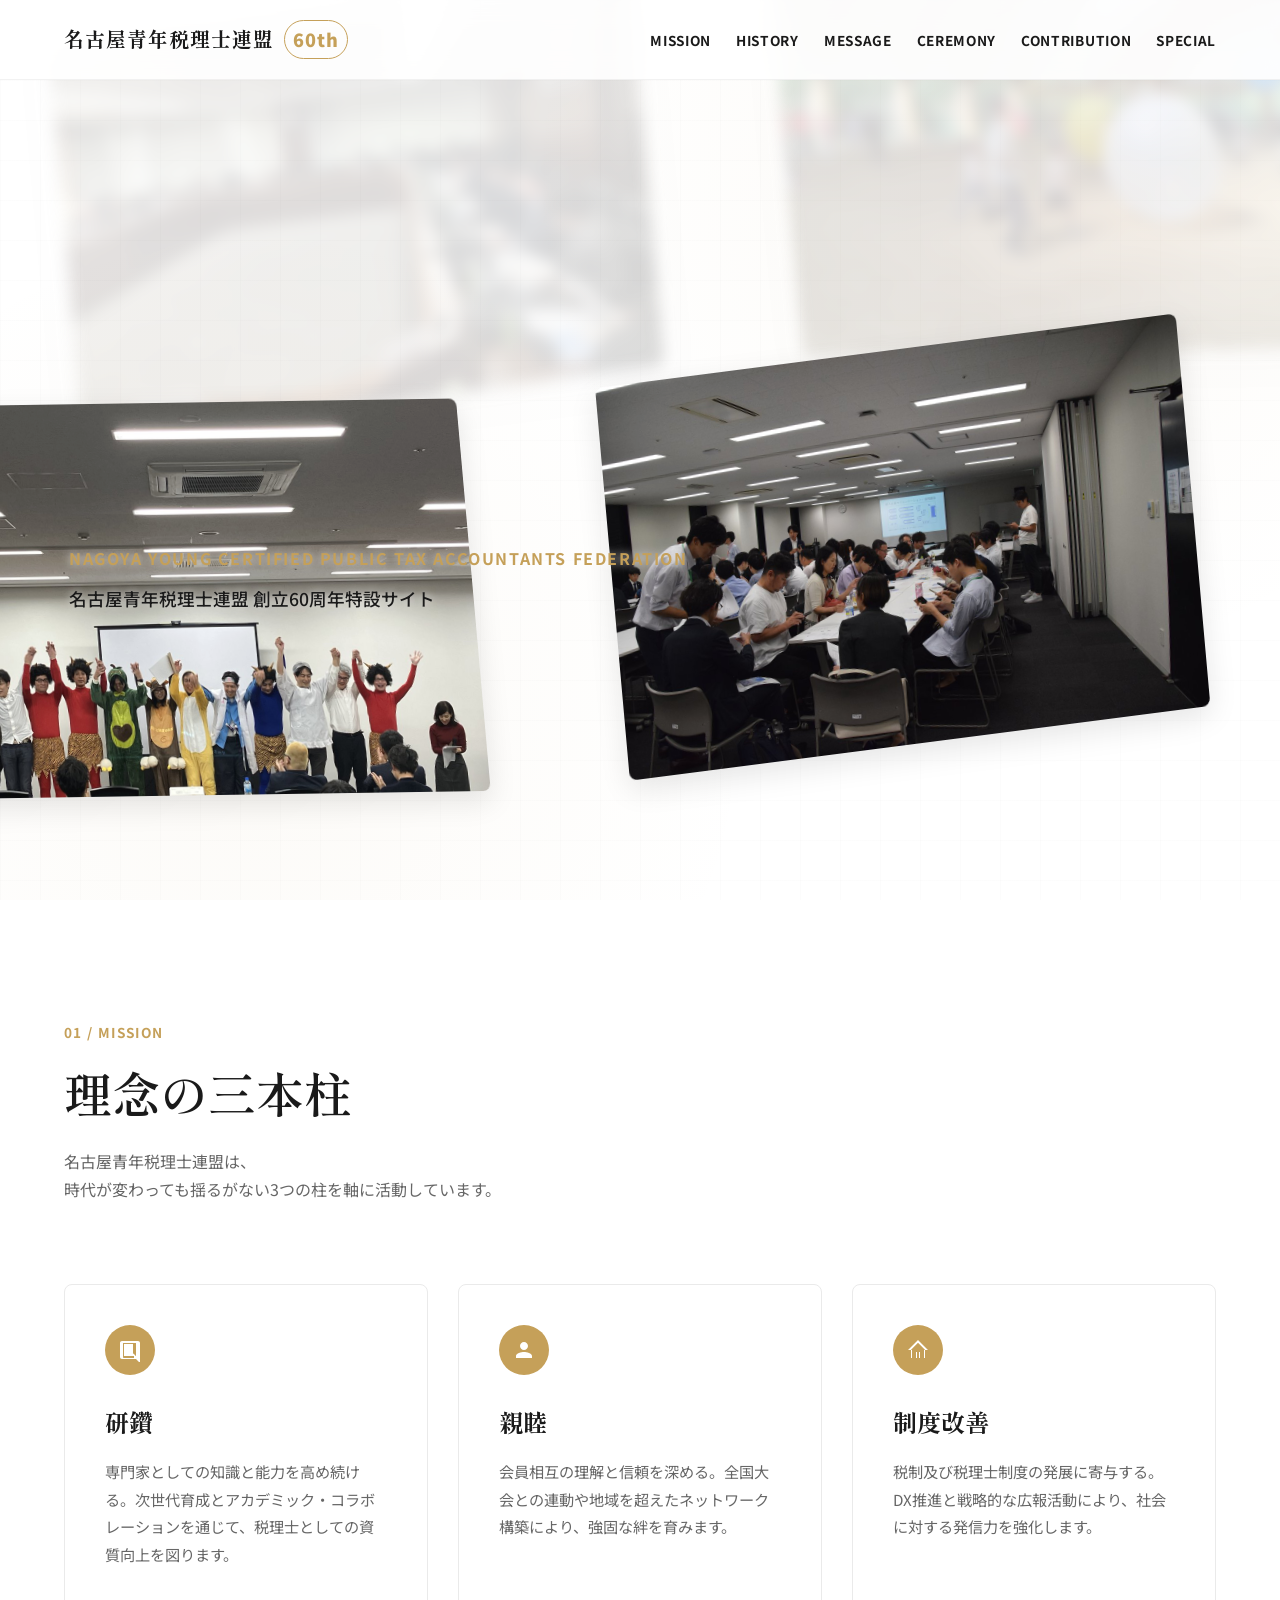
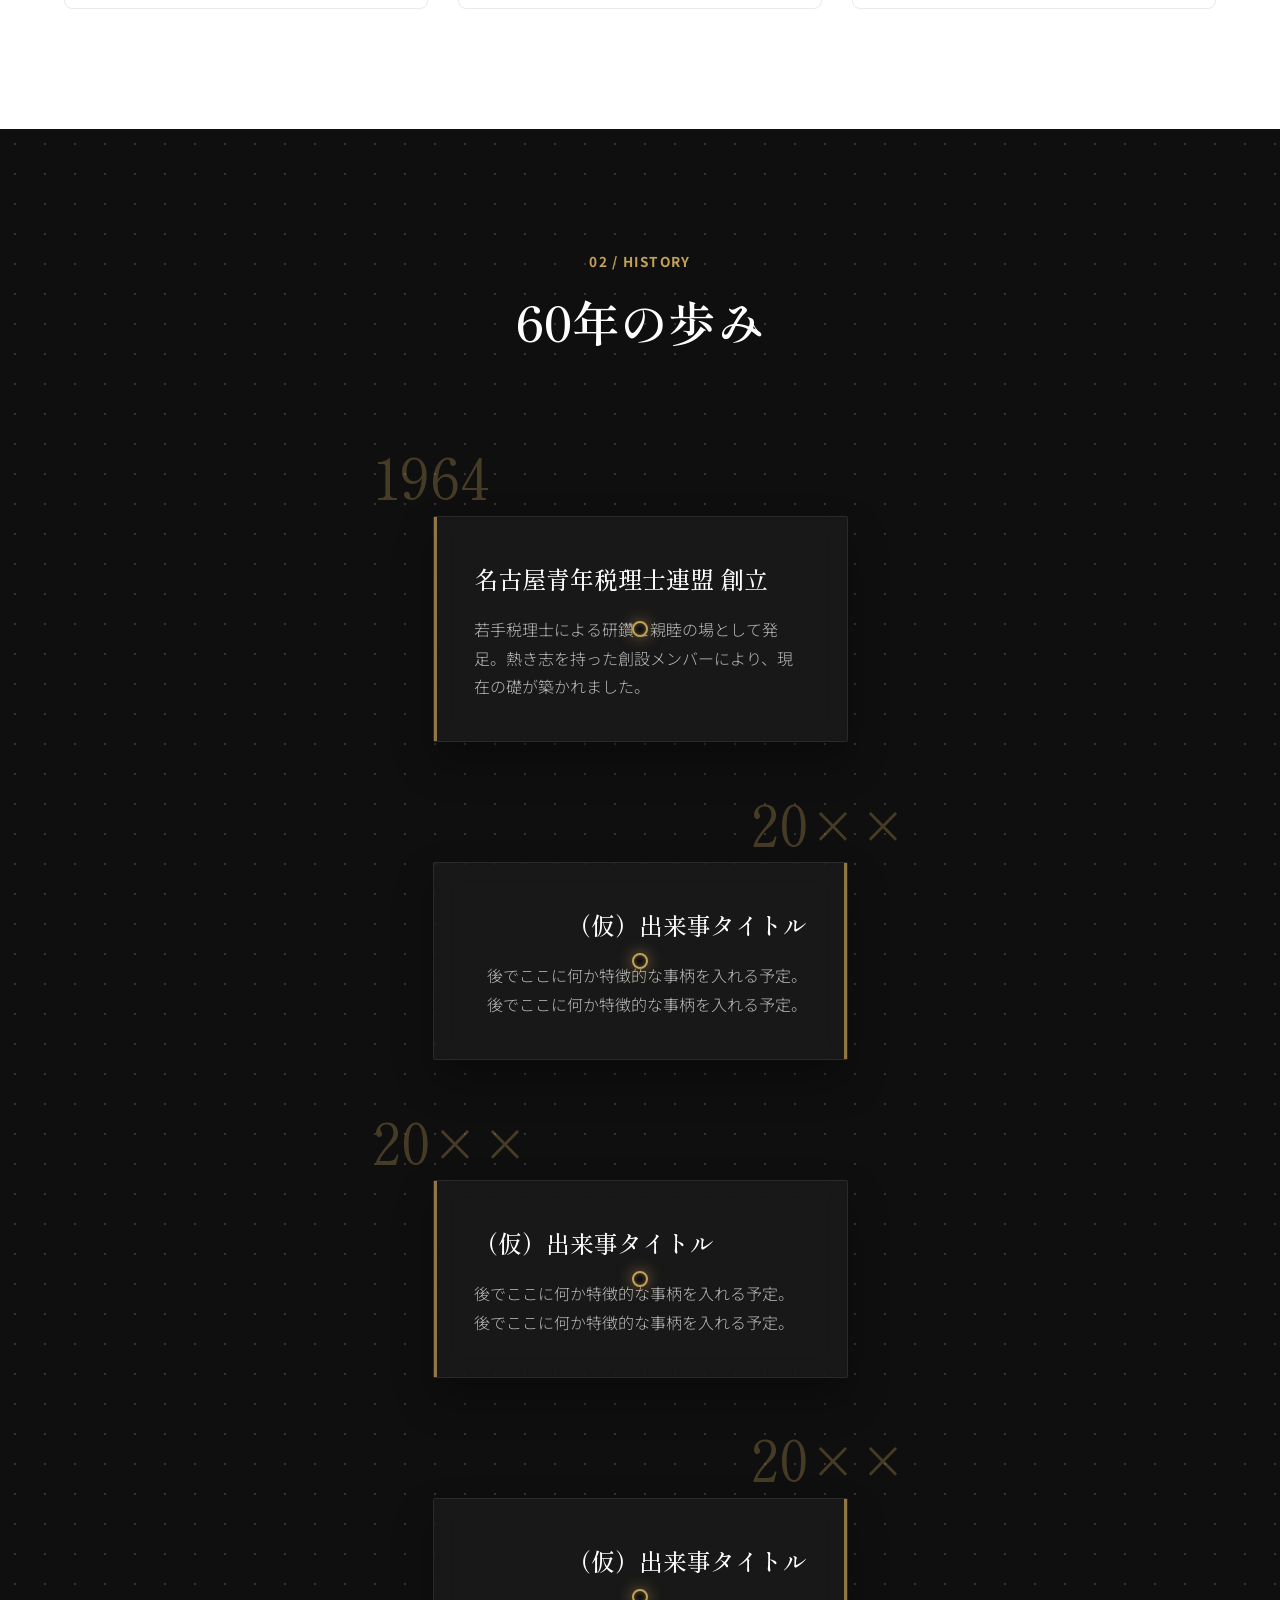
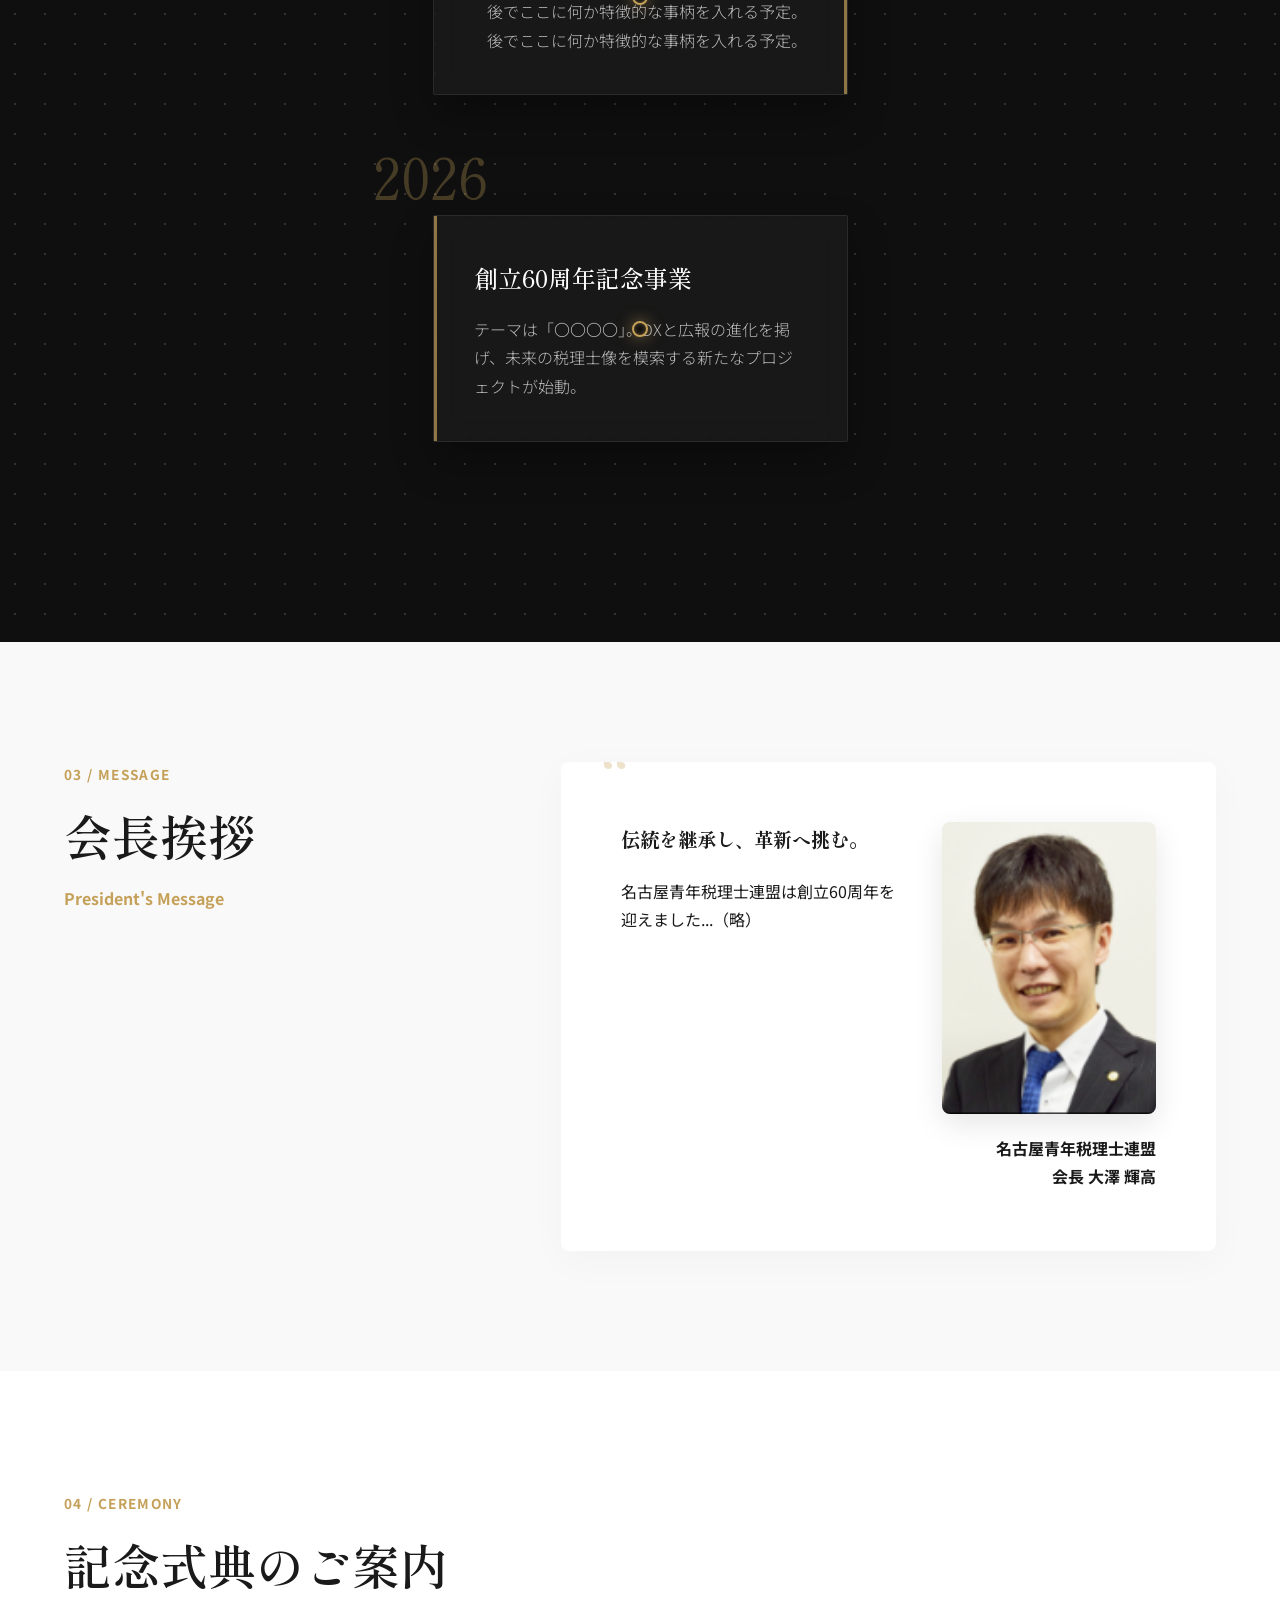
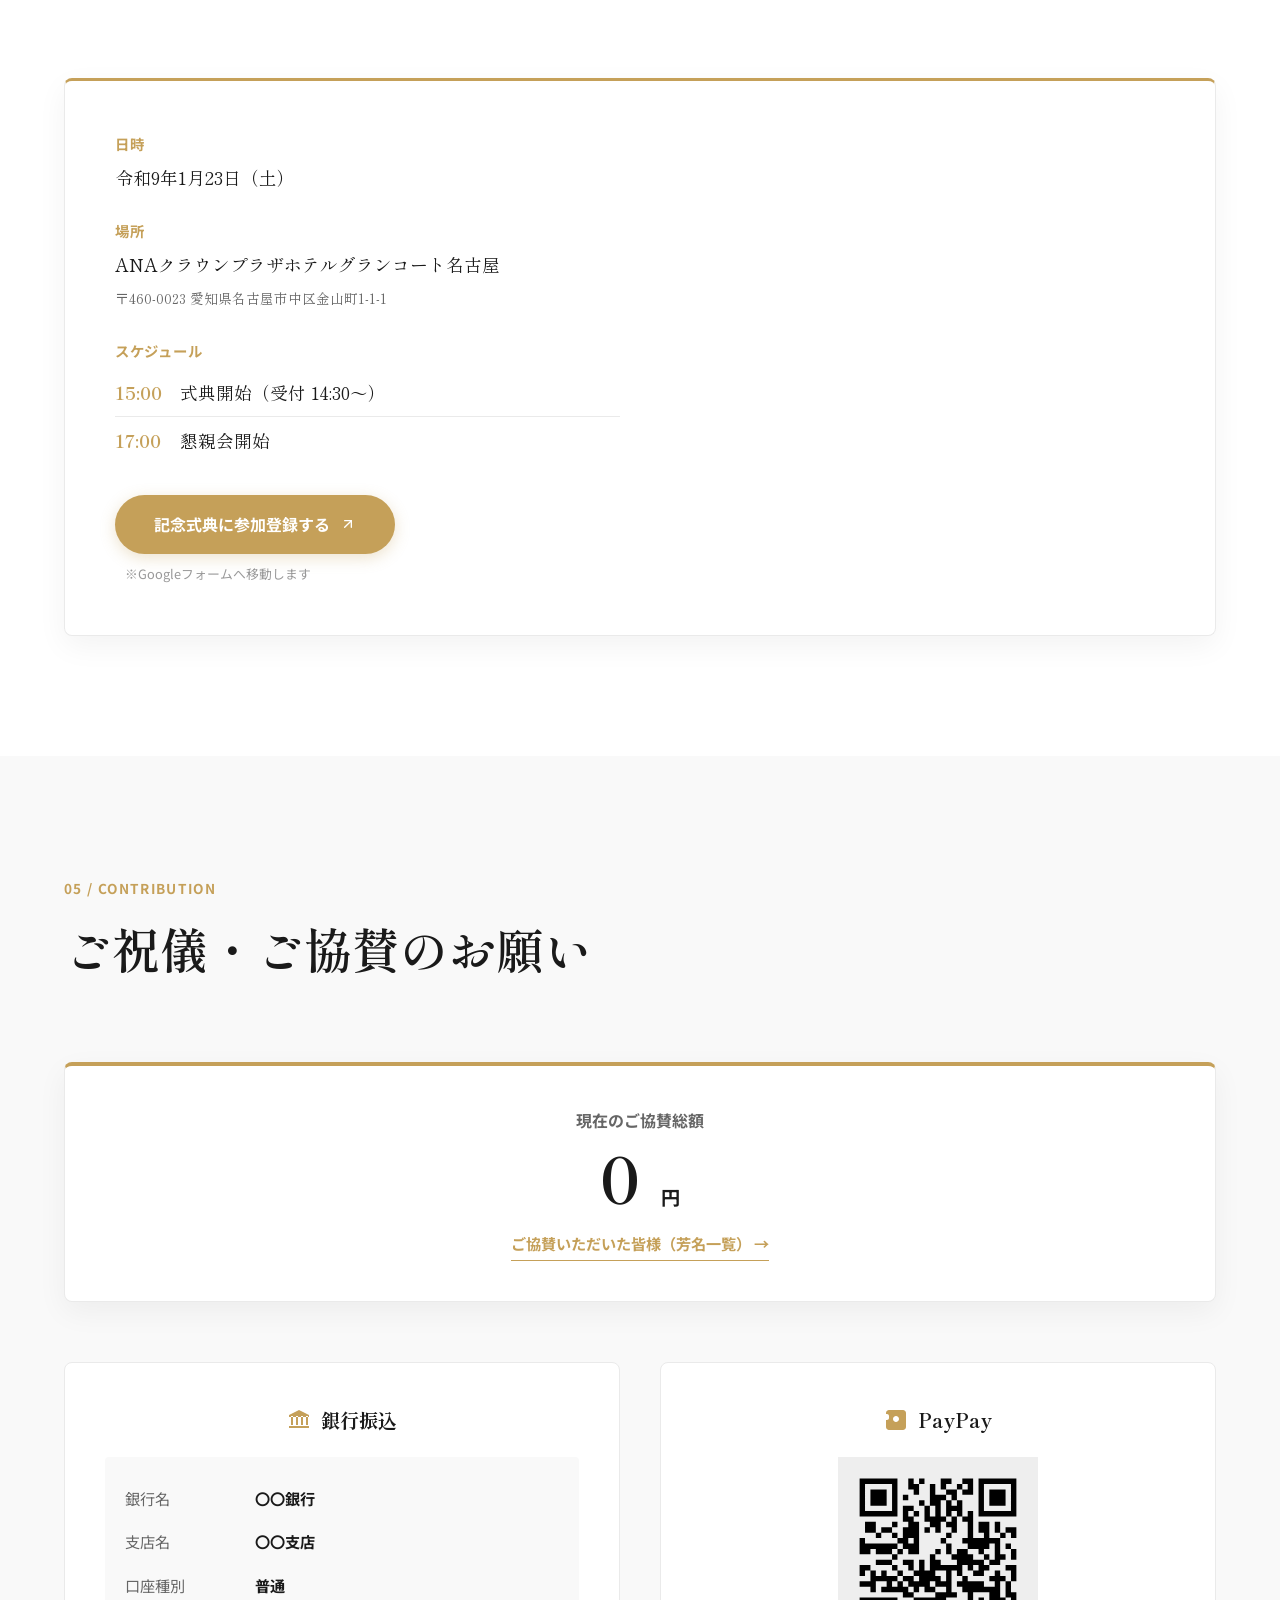
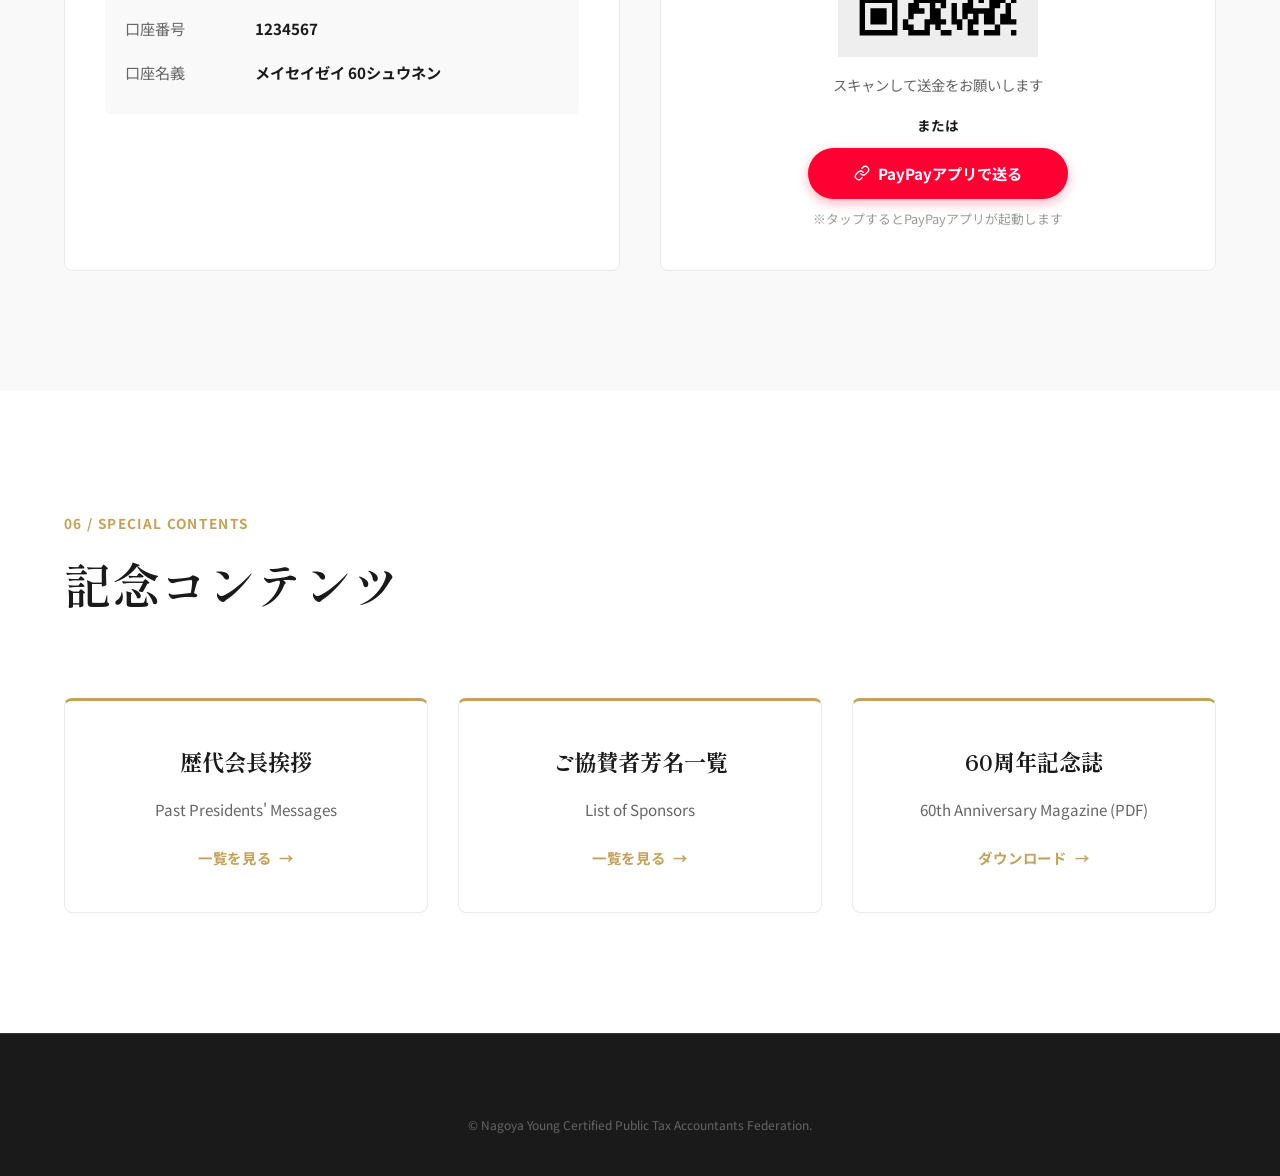
==== index.html @ fd8ed759 "画像の自ホスティング化・サイト構成改善 - 外部画像(Gyazo/Unsplash/Wikipedia)をすべてローカルにダウンロードし参照を更新 - カルーセル・OG画像を圧縮（合計37MB→2.3" ====
<!DOCTYPE html>
<html lang="ja">

<head>
    <meta charset="UTF-8">
    <meta name="viewport" content="width=device-width, initial-scale=1.0">
    <title>名古屋青年税理士連盟 創立60周年記念特設サイト</title>
    
    <!-- SEO & Meta Description -->
    <meta name="description" content="名古屋青年税理士連盟は創立60周年を迎えます。これまでの60年の歩みと感謝、そして次世代への想い、記念式典・事業の詳細をご紹介する特設サイトです。">

    <!-- OGP Settings -->
    <meta property="og:title" content="名古屋青年税理士連盟 創立60周年記念特設サイト">
    <meta property="og:type" content="website">
    <meta property="og:url" content="https://www.meiseizei.gr.jp/60th/">
    <meta property="og:image" content="https://www.meiseizei.gr.jp/60th/images/og-image.jpg">
    <meta property="og:description" content="信頼の60年、未来へ。名古屋青年税理士連盟創立60周年記念特設サイトです。">
    <meta property="og:site_name" content="名古屋青年税理士連盟">
    <meta property="og:locale" content="ja_JP">

    <!-- Favicon -->
    <link rel="icon" href="images/favicon.ico">
    <link rel="apple-touch-icon" href="images/og-image.jpg">

    <!-- Google Fonts -->
    <link rel="preconnect" href="https://fonts.googleapis.com">
    <link rel="preconnect" href="https://fonts.gstatic.com" crossorigin>
    <link href="https://fonts.googleapis.com/css2?family=Noto+Sans+JP:wght@400;500;700;900&family=Shippori+Mincho:wght@400;600&display=swap" rel="stylesheet">

    <!-- ライブラリの読み込み (Lenis, GSAP) -->
    <script src="https://cdn.jsdelivr.net/npm/@studio-freight/lenis@1.0.42/dist/lenis.min.js"></script>
    <script src="https://cdnjs.cloudflare.com/ajax/libs/gsap/3.12.2/gsap.min.js"></script>
    <script src="https://cdnjs.cloudflare.com/ajax/libs/gsap/3.12.2/ScrollTrigger.min.js"></script>

    <!-- CSSの読み込み -->
    <link rel="stylesheet" href="css/style.css">
</head>

<body>

    <!-- Loading Screen -->
    <div class="loader">
        <div class="loader-logo">
            <span>Meiseizei 60th</span>
        </div>
    </div>

    <header class="site-header">
        <div class="container">
            <a href="#" class="logo">名古屋青年税理士連盟 <span>60th</span></a>
            
            <nav class="main-nav">
                <ul>
                    <li><a href="#mission" class="nav-link">Mission</a></li>
                    <li><a href="#history" class="nav-link">History</a></li>
                    <li><a href="#message" class="nav-link">Message</a></li>
                    <li><a href="#ceremony" class="nav-link">Ceremony</a></li>
                    <li><a href="#contribution" class="nav-link">Contribution</a></li>
                    <li><a href="#special" class="nav-link">Special</a></li>
                </ul>
            </nav>

            <button class="nav-toggle" aria-label="メニューを開閉">
                <span></span>
                <span></span>
                <span></span>
            </button>
        </div>
    </header>

    <main>
        <!-- Hero Section -->
        <section class="hero-section">
            <div class="scene-container">
                <div class="carousel" id="carousel">
                    <!-- Cards will be injected by JS based on config.js -->
                </div>
            </div>

            <div class="bg-pattern"></div>
            <div class="container">
                <div class="hero-content">
                    <h2 class="hero-title">
                        <span class="line"><span class="hero-text-anim">ここから、</span></span>
                        <span class="line"><span class="hero-text-anim">次の60年。</span></span>
                    </h2>
                    <p class="hero-subtitle">Nagoya Young Certified Public Tax Accountants Federation</p>
                    <p class="hero-description">名古屋青年税理士連盟 創立60周年特設サイト</p>
                </div>
            </div>
        </section>

        <!-- Mission Section -->
        <section id="mission">
            <div class="container">
                <div class="section-header fade-in-up">
                    <span class="section-label">01 / Mission</span>
                    <h3 class="section-title">理念の三本柱</h3>
                    <p style="margin-top: 20px; color: #666;">名古屋青年税理士連盟は、<br>時代が変わっても揺るがない3つの柱を軸に活動しています。</p>
                </div>

                <div class="mission-grid">
                    <div class="mission-card gsap-mission-card">
                        <div class="card-icon">
                            <svg xmlns="http://www.w3.org/2000/svg" viewBox="0 0 24 24" aria-hidden="true"><path d="M2 5v14c0 1.1.9 2 2 2h14l4 4V5c0-1.1-.9-2-2-2H4c-1.1 0-2 .9-2 2zm4 0h12v13.15l-1.53-1.53-.74-.73L15 15.15V6H6v12h10v2H6c-.55 0-1-.45-1-1V5z"/></svg>
                        </div>
                        <h3>研鑽</h3>
                        <p>専門家としての知識と能力を高め続ける。次世代育成とアカデミック・コラボレーションを通じて、税理士としての資質向上を図ります。</p>
                    </div>
                    <div class="mission-card gsap-mission-card">
                        <div class="card-icon">
                            <svg xmlns="http://www.w3.org/2000/svg" viewBox="0 0 24 24" aria-hidden="true"><path d="M12 12c2.21 0 4-1.79 4-4s-1.79-4-4-4-4 1.79-4 4 1.79 4 4 4zm0 2c-2.67 0-8 1.34-8 4v2h16v-2c0-2.66-5.33-4-8-4z"/></svg>
                        </div>
                        <h3>親睦</h3>
                        <p>会員相互の理解と信頼を深める。全国大会との連動や地域を超えたネットワーク構築により、強固な絆を育みます。</p>
                    </div>
                    <div class="mission-card gsap-mission-card">
                        <div class="card-icon">
                            <svg xmlns="http://www.w3.org/2000/svg" viewBox="0 0 24 24" aria-hidden="true"><path d="M12 2L2 12h3v8h6v-6h2v6h6v-8h3L12 2zm0 2.8L19.2 12H18v8h-4v-6H10v6H6v-8H4.8L12 4.8z"/></svg>
                        </div>
                        <h3>制度改善</h3>
                        <p>税制及び税理士制度の発展に寄与する。DX推進と戦略的な広報活動により、社会に対する発信力を強化します。</p>
                    </div>
                </div>
            </div>
        </section>

        <!-- History Section -->
        <section id="history" class="history-section">
            <div class="container">
                <div class="section-header fade-in-up" style="text-align: center; margin: 0 auto 80px;">
                    <span class="section-label">02 / History</span>
                    <h3 class="section-title">60年の歩み</h3>
                </div>

                <div class="timeline">
                    <div class="timeline-line"></div>

                    <div class="timeline-item gsap-timeline-item">
                        <div class="timeline-dot"></div>
                        <div class="timeline-content">
                            <span class="timeline-year">1964</span>
                            <div class="timeline-card">
                                <h4>名古屋青年税理士連盟 創立</h4>
                                <p>若手税理士による研鑽と親睦の場として発足。熱き志を持った創設メンバーにより、現在の礎が築かれました。</p>
                            </div>
                        </div>
                    </div>

                    <div class="timeline-item gsap-timeline-item">
                        <div class="timeline-dot"></div>
                        <div class="timeline-content">
                            <span class="timeline-year">20××</span>
                            <div class="timeline-card">
                                <h4>（仮）出来事タイトル</h4>
                                <p>後でここに何か特徴的な事柄を入れる予定。後でここに何か特徴的な事柄を入れる予定。</p>
                            </div>
                        </div>
                    </div>

                    <div class="timeline-item gsap-timeline-item">
                        <div class="timeline-dot"></div>
                        <div class="timeline-content">
                            <span class="timeline-year">20××</span>
                            <div class="timeline-card">
                                <h4>（仮）出来事タイトル</h4>
                                <p>後でここに何か特徴的な事柄を入れる予定。後でここに何か特徴的な事柄を入れる予定。</p>
                            </div>
                        </div>
                    </div>

                    <div class="timeline-item gsap-timeline-item">
                        <div class="timeline-dot"></div>
                        <div class="timeline-content">
                            <span class="timeline-year">20××</span>
                            <div class="timeline-card">
                                <h4>（仮）出来事タイトル</h4>
                                <p>後でここに何か特徴的な事柄を入れる予定。後でここに何か特徴的な事柄を入れる予定。</p>
                            </div>
                        </div>
                    </div>
                    
                    <div class="timeline-item gsap-timeline-item">
                        <div class="timeline-dot"></div>
                        <div class="timeline-content">
                            <span class="timeline-year">2026</span>
                            <div class="timeline-card">
                                <h4>創立60周年記念事業</h4>
                                <p>テーマは「〇〇〇〇」。DXと広報の進化を掲げ、未来の税理士像を模索する新たなプロジェクトが始動。</p>
                            </div>
                        </div>
                    </div>
                </div>
            </div>
        </section>

        <!-- Message Section -->
        <section id="message" class="message-section">
            <div class="container">
                <div class="message-container">
                    <div class="sticky-header fade-in-up">
                        <span class="section-label">03 / Message</span>
                        <h3 class="section-title">会長挨拶</h3>
                        <p class="text-accent" style="margin-top: 15px; font-weight: 700;">President's Message</p>
                    </div>
                    
                    <div class="message-content fade-in-up">
                        <div class="quote-icon">“</div>
                        
                        <img src="images/president.png" alt="会長写真" class="president-photo">

                        <h4 style="font-size: 1.2rem; margin-bottom: 20px; font-family: var(--font-serif);">伝統を継承し、革新へ挑む。</h4>
                        <p>
                            名古屋青年税理士連盟は創立60周年を迎えました...（略）
                        </p>
                        <div style="text-align: right; margin-top: 30px; clear: both;">
                            <p style="font-weight: 700;">名古屋青年税理士連盟<br>会長 大澤 輝高</p>
                        </div>
                    </div>
                </div>
            </div>
        </section>

        <!-- Ceremony Section -->
        <section id="ceremony">
            <div class="container">
                <div class="section-header fade-in-up">
                    <span class="section-label">04 / Ceremony</span>
                    <h3 class="section-title">記念式典のご案内</h3>
                </div>

                <div class="ceremony-card fade-in-up">
                    <div class="ceremony-info">
                        <dl>
                            <dt>日時</dt>
                            <dd>令和9年1月23日（土）</dd>
                            
                            <dt>場所</dt>
                            <dd>
                                ANAクラウンプラザホテルグランコート名古屋<br>
                                <span style="font-size: 0.85rem; color: #666;">〒460-0023 愛知県名古屋市中区金山町1-1-1</span>
                            </dd>

                            <dt>スケジュール</dt>
                            <dd>
                                <ul class="ceremony-schedule">
                                    <li><span class="time">15:00</span> 式典開始（受付 14:30〜）</li>
                                    <li><span class="time">17:00</span> 懇親会開始</li>
                                </ul>
                            </dd>
                        </dl>
                        
                        <div class="ceremony-action">
                            <a href="#" target="_blank" class="btn-primary">
                                記念式典に参加登録する
                                <svg xmlns="http://www.w3.org/2000/svg" width="16" height="16" viewBox="0 0 24 24" fill="none" stroke="currentColor" stroke-width="2" stroke-linecap="round" stroke-linejoin="round"><line x1="7" y1="17" x2="17" y2="7"></line><polyline points="7 7 17 7 17 17"></polyline></svg>
                            </a>
                            <p class="note">※Googleフォームへ移動します</p>
                        </div>

                    </div>
                    <div class="ceremony-image">
                        <iframe
                            src="https://maps.google.com/maps?q=ANA%E3%82%AF%E3%83%A9%E3%82%A6%E3%83%B3%E3%83%97%E3%83%A9%E3%82%B6%E3%83%9B%E3%83%86%E3%83%AB%E3%82%B0%E3%83%A9%E3%83%B3%E3%82%B3%E3%83%BC%E3%83%88%E5%90%8D%E5%8F%A4%E5%B1%8B&t=&z=15&ie=UTF8&iwloc=&output=embed"
                            title="ANAクラウンプラザホテルグランコート名古屋の地図"
                            width="100%"
                            height="100%"
                            style="border:0;"
                            allowfullscreen=""
                            loading="lazy"
                            referrerpolicy="no-referrer-when-downgrade">
                        </iframe>
                    </div>
                </div>
            </div>
        </section>

        <!-- Contribution Section -->
        <section id="contribution" style="background-color: var(--color-bg-alt);">
            <div class="container">
                <div class="section-header fade-in-up">
                    <span class="section-label">05 / Contribution</span>
                    <h3 class="section-title">ご祝儀・ご協賛のお願い</h3>
                </div>

                <!-- 合計金額カウンター (新規追加) -->
                <div class="total-amount-container fade-in-up">
                    <p class="total-label">現在のご協賛総額</p>
                    <div class="total-amount-display">
                        <span id="total-amount">0</span>
                        <span class="currency">円</span>
                    </div>
                    <a href="sponsors.html" class="sponsors-link">ご協賛いただいた皆様（芳名一覧） &rarr;</a>
                </div>

                <div class="contribution-grid">
                    <div class="contribution-box fade-in-up">
                        <h4>
                            <svg xmlns="http://www.w3.org/2000/svg" width="24" height="24" viewBox="0 0 24 24" fill="currentColor" style="color: var(--color-accent);"><path d="M2 20h20v-2H2v2zm2-3h2v-9H4v9zm5 0h2v-9H9v9zm5 0h2v-9h-2v9zm5 0h2v-9h-2v9zM2 7l10-5 10 5v2H2V7z"/></svg>
                            銀行振込
                        </h4>
                        <div class="bank-info">
                            <table>
                                <tr><th>銀行名</th><td>〇〇銀行</td></tr>
                                <tr><th>支店名</th><td>〇〇支店</td></tr>
                                <tr><th>口座種別</th><td>普通</td></tr>
                                <tr><th>口座番号</th><td>1234567</td></tr>
                                <tr><th>口座名義</th><td>メイセイゼイ 60シュウネン</td></tr>
                            </table>
                        </div>
                    </div>

                    <div class="contribution-box fade-in-up">
                        <h4>
                            <svg xmlns="http://www.w3.org/2000/svg" width="24" height="24" viewBox="0 0 24 24" fill="currentColor" style="color: var(--color-accent);"><path d="M5 2c-1.657 0-3 1.343-3 3v1h1c1.104 0 2 .896 2 2v2c0 1.104-.896 2-2 2H2v7c0 1.657 1.343 3 3 3h14c1.657 0 3-1.343 3-3V5c0-1.657-1.343-3-3-3H5zm7 6c1.657 0 3 1.343 3 3s-1.343 3-3 3-3-1.343-3-3 1.343-3 3-3z"/></svg>
                            PayPay
                        </h4>
                        <div class="paypay-qr">
                            <img src="images/paypay-qr.svg" alt="PayPay QR Code">
                        </div>
                        <p style="font-size: 0.9rem; color: #666;">スキャンして送金をお願いします</p>

                        <div class="paypay-link-container">
                            <p style="margin: 15px 0 10px; font-size: 0.85rem; font-weight: 700;">または</p>
                            <a href="#" target="_blank" class="btn-paypay">
                                <svg xmlns="http://www.w3.org/2000/svg" width="16" height="16" viewBox="0 0 24 24" fill="none" stroke="currentColor" stroke-width="2" stroke-linecap="round" stroke-linejoin="round"><path d="M10 13a5 5 0 0 0 7.54.54l3-3a5 5 0 0 0-7.07-7.07l-1.72 1.71"></path><path d="M14 11a5 5 0 0 0-7.54-.54l-3 3a5 5 0 0 0 7.07 7.07l1.71-1.71"></path></svg>
                                PayPayアプリで送る
                            </a>
                            <p class="note">※タップするとPayPayアプリが起動します</p>
                        </div>
                    </div>
                </div>
            </div>
        </section>

        <!-- Special Section -->
        <section id="special" class="special-section">
             <div class="container">
                <div class="section-header fade-in-up">
                    <span class="section-label">06 / Special Contents</span>
                    <h3 class="section-title">記念コンテンツ</h3>
                </div>

                <div class="special-grid">
                    <a href="past-presidents.html" class="special-card fade-in-up">
                        <h4>歴代会長挨拶</h4>
                        <p>Past Presidents' Messages</p>
                        <span class="special-link-text">一覧を見る</span>
                    </a>

                    <!-- 芳名一覧へのリンクも追加 -->
                    <a href="sponsors.html" class="special-card fade-in-up">
                        <h4>ご協賛者芳名一覧</h4>
                        <p>List of Sponsors</p>
                        <span class="special-link-text">一覧を見る</span>
                    </a>

                    <a href="magazine-dummy.pdf" target="_blank" class="special-card fade-in-up">
                        <h4>60周年記念誌</h4>
                        <p>60th Anniversary Magazine (PDF)</p>
                        <span class="special-link-text">ダウンロード</span>
                    </a>
                </div>
            </div>
        </section>
    </main>

    <footer class="site-footer">
        <div class="container fade-in-up">
            <div class="footer-bottom">
                <p>&copy; Nagoya Young Certified Public Tax Accountants Federation.</p>
            </div>
        </div>
    </footer>

    <!-- Back to Top Button -->
    <button class="back-to-top" aria-label="ページトップへ戻る">
        <svg xmlns="http://www.w3.org/2000/svg" viewBox="0 0 24 24"><path d="M12 19V5M5 12l7-7 7 7"/></svg>
    </button>

    <!-- Lightbox -->
    <div class="lightbox" id="lightbox">
        <div class="lightbox-close"><span></span><span></span></div>
        <img src="" alt="拡大画像" class="lightbox-img" id="lightbox-img">
    </div>

    <!-- JSの読み込み -->
    <script src="js/config.js"></script>
    <script src="js/main.js"></script>
</body>
</html>
---- css/style.css ----
/* * ==============================================
 * Global Settings & Variables
 * ==============================================
 */
:root {
    /* PCでのカードサイズ (Top Page) */
    --card-width-pc: 600px;
    --card-height-pc: 400px;

    /* スマホでのカードサイズ (Top Page) */
    --card-width-sp: 300px;
    --card-height-sp: 200px;

    /* Colors */
    --color-bg: #ffffff;
    --color-bg-alt: #f9f9f9;
    --color-text: #1a1a1a;
    --color-text-light: #666666;
    --color-accent: #C5A059;
    --color-border: #eaeaea;
    
    /* Fonts */
    --font-sans: 'Noto Sans JP', sans-serif;
    --font-serif: 'Shippori Mincho', serif;
    
    /* Layout */
    --header-height: 80px;
    --container-width: 1200px;
    --easing: cubic-bezier(0.22, 1, 0.36, 1);
}

/* --- Base --- */
* { margin: 0; padding: 0; box-sizing: border-box; }
html { font-size: 16px; }

/* Lenis Recommended */
html.lenis { height: auto; }
.lenis.lenis-smooth { scroll-behavior: auto; }
.lenis.lenis-smooth [data-lenis-prevent] { overscroll-behavior: contain; }
.lenis.lenis-stopped { overflow: hidden; }
.lenis.lenis-scrolling iframe { pointer-events: none; }

body {
    font-family: var(--font-sans);
    color: var(--color-text);
    background-color: var(--color-bg);
    line-height: 1.8;
    -webkit-font-smoothing: antialiased;
    overflow-x: hidden;
}

a { text-decoration: none; color: inherit; transition: color 0.3s var(--easing); }
ul { list-style: none; }

/* --- Utility Classes --- */
.container { width: 90%; max-width: var(--container-width); margin: 0 auto; }
.text-accent { color: var(--color-accent); font-weight: 700; }
.text-serif { font-family: var(--font-serif); }

/* * ==============================================
 * Common Components (Header, Footer, Loader)
 * ==============================================
 */

/* --- Header --- */
.site-header {
    position: fixed; top: 0; left: 0; width: 100%; height: var(--header-height);
    z-index: 1000; background: rgba(255, 255, 255, 0.9);
    backdrop-filter: blur(12px); border-bottom: 1px solid rgba(0,0,0,0.05);
    transition: transform 0.3s var(--easing), background 0.3s;
}
.site-header .container {
    display: flex; justify-content: space-between; align-items: center;
    height: 100%; flex-wrap: nowrap;
}
.logo {
    font-family: var(--font-serif); font-weight: 700; font-size: 1.25rem;
    letter-spacing: 0.05em; display: flex; align-items: center; flex-shrink: 0;
}
.logo span {
    color: var(--color-accent); margin-left: 10px; font-family: var(--font-sans);
    font-weight: 900; font-size: 0.9em; border: 1px solid var(--color-accent);
    padding: 2px 8px; border-radius: 20px;
}

/* Navigation (Top Page) */
.main-nav ul { display: flex; gap: 25px; }
.main-nav a {
    font-size: 0.85rem; font-weight: 700; text-transform: uppercase;
    letter-spacing: 0.05em; position: relative; white-space: nowrap;
}
.main-nav a::after {
    content: ''; position: absolute; bottom: -5px; left: 0; width: 0;
    height: 2px; background: var(--color-accent); transition: width 0.3s var(--easing);
}
.main-nav a:hover::after { width: 100%; }

/* Back Link (Sub Pages) */
.back-link {
    font-size: 0.9rem; font-weight: 700; display: flex; align-items: center; gap: 8px;
}
.back-link:hover { color: var(--color-accent); }

/* Mobile Nav Toggle */
.nav-toggle {
    display: none; flex-direction: column; justify-content: space-between;
    width: 30px; height: 20px; cursor: pointer; z-index: 1001; position: relative;
    background: none; border: none; padding: 0;
}
.nav-toggle span {
    display: block; width: 100%; height: 2px; background: var(--color-text);
    transition: all 0.3s var(--easing); position: absolute; left: 0;
}
.nav-toggle span:nth-child(1) { top: 0; }
.nav-toggle span:nth-child(2) { top: 9px; }
.nav-toggle span:nth-child(3) { top: 18px; }
.nav-toggle.active span:nth-child(1) { transform: rotate(45deg); top: 9px; }
.nav-toggle.active span:nth-child(2) { opacity: 0; }
.nav-toggle.active span:nth-child(3) { transform: rotate(-45deg); top: 9px; }

/* --- Footer --- */
.site-footer { background: #1a1a1a; color: #fff; padding: 80px 0 40px; border-top: 1px solid #333; }
.footer-top { display: flex; justify-content: space-between; align-items: center; margin-bottom: 60px; padding-bottom: 40px; border-bottom: 1px solid #333; }
.footer-links a { margin-left: 30px; font-size: 0.9rem; color: #888; }
.footer-links a:hover { color: var(--color-accent); }
.footer-bottom { text-align: center; font-size: 0.75rem; color: #666; }

/* --- Loading Screen --- */
.loader {
    position: fixed; top: 0; left: 0; width: 100%; height: 100%;
    background: #fff; z-index: 9999;
    display: flex; justify-content: center; align-items: center;
    transition: opacity 0.8s var(--easing), visibility 0.8s var(--easing);
}
.loader.loaded { opacity: 0; visibility: hidden; }
.loader.hidden-immediately { display: none; }
.loader-logo {
    font-family: var(--font-serif); font-size: 2rem;
    font-weight: 700; color: var(--color-text);
    position: relative; overflow: hidden;
}
.loader-logo span {
    display: inline-block;
    /* 初期状態: 下に隠しておく */
    transform: translateY(110%);
    will-change: transform;
    /* CSSアニメーション定義: JSを待たずに動く */
    animation: slideUpLogo 1.2s cubic-bezier(0.16, 1, 0.3, 1) forwards;
}

@keyframes slideUpLogo {
    from { transform: translateY(110%); }
    to { transform: translateY(0); }
}

/* * ==============================================
 * Top Page Specific Styles (index.html)
 * ==============================================
 */
section { padding: 120px 0; position: relative; }

/* Hero & Carousel */
.hero-section {
    min-height: 100vh; display: flex; align-items: center;
    padding-top: var(--header-height);
    background: radial-gradient(circle at 80% 20%, rgba(197, 160, 89, 0.05) 0%, transparent 40%),
                radial-gradient(circle at 20% 80%, rgba(197, 160, 89, 0.05) 0%, transparent 40%);
    overflow: hidden; position: relative; perspective: 1000px;
}
.scene-container {
    position: absolute; top: 0; left: 0; width: 100%; height: 100%;
    display: flex; align-items: center; justify-content: center; z-index: 1;
}
.carousel {
    position: absolute; width: 100%; height: 100%; left: 50%;
    transform-style: preserve-3d; cursor: grab;
}
.carousel:active { cursor: grabbing; }
.card {
    position: absolute; top: 10%; left: 0;
    width: var(--card-width-pc); height: var(--card-height-pc);
    margin-left: calc(var(--card-width-pc) / -2);
    margin-top: calc(var(--card-height-pc) / -2);
    background: white; border-radius: 8px;
    box-shadow: 0 10px 30px rgba(0,0,0,0.1); overflow: hidden;
    display: flex; align-items: center; justify-content: center;
    backface-visibility: visible; cursor: pointer; transition: transform 0.3s;
}
.card:hover { filter: brightness(1.1); }
.card img { width: 100%; height: 100%; object-fit: cover; pointer-events: none; }

.hero-content {
    position: relative; z-index: 10;
    text-shadow: 0 0 20px rgba(255,255,255,0.8), 0 0 40px rgba(255,255,255,0.8);
    pointer-events: none;
}
.hero-content h2, .hero-content p { pointer-events: auto; }
.hero-title {
    font-family: var(--font-serif); font-size: clamp(3.5rem, 10vw, 7rem);
    font-weight: 600; line-height: 1.2; letter-spacing: -0.02em; margin-bottom: 30px;
}
.hero-title .line { display: block; overflow: hidden; }
.hero-title .line span { display: block; transform: translateY(100%); }
.hero-subtitle, .hero-description { opacity: 0; transform: translateY(20px); display: block; }
.hero-subtitle {
    font-size: 1rem; font-weight: 700; color: var(--color-accent);
    letter-spacing: 0.1em; text-transform: uppercase; margin-left: 5px;
    text-shadow: 0 0 10px rgba(255,255,255,0.8);
}
.hero-description {
    font-size: 1.1rem; font-weight: 500; margin-top: 10px; margin-left: 5px;
    text-shadow: 0 0 10px rgba(255,255,255,0.8);
}
.bg-pattern {
    position: absolute; top: 0; left: 0; width: 100%; height: 100%;
    background-image: linear-gradient(rgba(200, 200, 200, 0.05) 1px, transparent 1px),
    linear-gradient(90deg, rgba(200, 200, 200, 0.05) 1px, transparent 1px);
    background-size: 40px 40px; z-index: 0; pointer-events: none;
}

/* Mission */
.section-header { margin-bottom: 80px; max-width: 600px; }
.section-label {
    font-size: 0.85rem; font-weight: 700; color: var(--color-accent);
    text-transform: uppercase; letter-spacing: 0.1em; display: block; margin-bottom: 15px;
}
.section-title { font-family: var(--font-serif); font-size: clamp(2rem, 5vw, 3rem); font-weight: 600; line-height: 1.4; }
.mission-grid { display: grid; grid-template-columns: repeat(auto-fit, minmax(300px, 1fr)); gap: 30px; }
.mission-card {
    background: #fff; border: 1px solid var(--color-border); padding: 40px;
    border-radius: 8px; transition: transform 0.4s var(--easing), box-shadow 0.4s var(--easing);
    position: relative; overflow: hidden;
}
.mission-card:hover {
    transform: translateY(-10px); box-shadow: 0 20px 40px rgba(0,0,0,0.05); border-color: var(--color-accent);
}
.card-icon {
    width: 50px; height: 50px; background: var(--color-accent); border-radius: 50%;
    display: flex; justify-content: center; align-items: center; margin-bottom: 25px; color: #fff;
}
.card-icon svg { width: 24px; height: 24px; fill: currentColor; }
.mission-card h3 { font-size: 1.5rem; margin-bottom: 15px; font-family: var(--font-serif); }
.mission-card p { color: var(--color-text-light); font-size: 0.95rem; }

/* History */
.history-section {
    background: #0f0f0f; color: #fff; overflow: hidden; position: relative;
    background-image: radial-gradient(#333 1px, transparent 1px); background-size: 30px 30px;
}
.timeline { position: relative; max-width: 1100px; margin: 0 auto; padding: 80px 0; }
.timeline-line {
    position: absolute; top: 0; left: 50%; transform: translateX(-50%);
    width: 2px; height: 0%; background: linear-gradient(180deg, rgba(197, 160, 89, 0) 0%, rgba(197, 160, 89, 0.6) 10%, rgba(197, 160, 89, 0.6) 90%, rgba(197, 160, 89, 0) 100%);
    box-shadow: 0 0 15px rgba(197, 160, 89, 0.3); z-index: 0;
}
.timeline-item {
    display: flex; justify-content: center; align-items: center; margin-bottom: 120px;
    position: relative; opacity: 0;
}
.timeline-item:last-child { margin-bottom: 0; }
.timeline-dot {
    width: 16px; height: 16px; background: #0f0f0f; border: 2px solid var(--color-accent);
    border-radius: 50%; position: absolute; left: 50%; transform: translateX(-50%); z-index: 2;
    box-shadow: 0 0 15px rgba(197, 160, 89, 0.6), inset 0 0 5px rgba(197, 160, 89, 0.4);
}
.timeline-content { width: 45%; padding: 0 40px; position: relative; }
.timeline-item:nth-child(odd) .timeline-content:first-child { text-align: right; margin-right: auto; margin-left: 0; }
.timeline-year {
    position: absolute; top: auto; font-size: 3.5rem; font-weight: 400; color: var(--color-accent);
    line-height: 1; font-family: var(--font-serif); z-index: 0; opacity: 0.3;
    transition: all 0.5s var(--easing); margin-top: -1.2em;
}
.timeline-item:hover .timeline-year { opacity: 0.9; transform: translateY(-5px); text-shadow: 0 0 30px rgba(197, 160, 89, 0.4); }
.timeline-item:nth-child(odd) .timeline-year { right: 0; margin-right: -20px; }
.timeline-item:nth-child(even) .timeline-year { left: 0; margin-left: -20px; }
.timeline-card {
    background: rgba(30, 30, 30, 0.6); padding: 40px; border-radius: 2px;
    border: 1px solid rgba(255, 255, 255, 0.08); position: relative; z-index: 1;
    backdrop-filter: blur(12px); box-shadow: 0 20px 40px rgba(0,0,0,0.3);
    transition: transform 0.4s var(--easing), background 0.4s;
}
.timeline-card:hover {
    background: rgba(40, 40, 40, 0.7); transform: translateY(-5px); border-color: rgba(197, 160, 89, 0.3);
}
.timeline-card::before {
    content: ''; position: absolute; top: 0; width: 3px; height: 100%;
    background: var(--color-accent); opacity: 0.7;
}
.timeline-item:nth-child(odd) { flex-direction: row; }
.timeline-item:nth-child(even) { flex-direction: row-reverse; }
.timeline-item:nth-child(odd) .timeline-card { text-align: right; }
.timeline-item:nth-child(odd) .timeline-card::before { right: 0; left: auto; }
.timeline-item:nth-child(even) .timeline-card { text-align: left; }
.timeline-item:nth-child(even) .timeline-card::before { left: 0; right: auto; }
.timeline-card h4 { font-size: 1.5rem; margin-bottom: 15px; color: #fff; font-family: var(--font-serif); font-weight: 500; }
.timeline-card p { color: #bbb; font-size: 1rem; line-height: 1.8; font-weight: 300; }

/* Message, Ceremony, Contribution, Special */
.message-section { background-color: var(--color-bg-alt); }
.sticky-header { position: sticky; top: calc(var(--header-height) + 20px); }
.message-container { display: grid; grid-template-columns: 1fr 1.5fr; gap: 60px; align-items: start; }
.message-content {
    background: #fff; padding: 60px; box-shadow: 0 10px 40px rgba(0,0,0,0.03);
    border-radius: 8px; position: relative; overflow: hidden;
}
.president-photo {
    float: right; width: 40%; max-width: 280px; margin-left: 40px; margin-bottom: 20px;
    border-radius: 8px; box-shadow: 0 10px 30px rgba(0,0,0,0.1);
}
.quote-icon {
    position: absolute; top: -20px; left: 40px; font-size: 4rem;
    color: var(--color-accent); font-family: serif; line-height: 1; opacity: 0.3;
}
.ceremony-card {
    background: #fff; border: 1px solid var(--color-border); border-top: 3px solid var(--color-accent);
    padding: 50px; border-radius: 8px; box-shadow: 0 10px 30px rgba(0,0,0,0.05);
    display: grid; grid-template-columns: 1fr 1fr; gap: 40px; align-items: center;
}
.ceremony-info dt { font-weight: 700; color: var(--color-accent); margin-bottom: 5px; font-size: 0.9rem; letter-spacing: 0.05em; }
.ceremony-info dd { font-size: 1.1rem; margin-bottom: 25px; font-family: var(--font-serif); }
.ceremony-image { height: 100%; min-height: 300px; border-radius: 4px; overflow: hidden; position: relative; }
.ceremony-image img { width: 100%; height: 100%; object-fit: cover; transition: transform 0.6s var(--easing); }
.ceremony-image iframe { width: 100%; height: 100%; min-height: 300px; border: 0; }
.ceremony-card:hover .ceremony-image img { transform: scale(1.05); }

.ceremony-schedule { list-style: none; padding: 0; }
.ceremony-schedule li { padding: 8px 0; border-bottom: 1px solid var(--color-border); display: flex; align-items: center; gap: 15px; }
.ceremony-schedule li:last-child { border-bottom: none; }
.ceremony-schedule .time { font-weight: 700; color: var(--color-accent); font-family: var(--font-serif); font-size: 1.1rem; min-width: 50px; }
.ceremony-action { margin-top: 30px; }
.btn-primary {
    display: inline-flex; align-items: center; justify-content: center; gap: 10px;
    background: var(--color-accent); color: #fff; font-weight: 700; padding: 15px 30px;
    border-radius: 50px; transition: all 0.3s var(--easing); box-shadow: 0 4px 15px rgba(197, 160, 89, 0.3);
    text-align: center; min-width: 280px;
}
.btn-primary:hover {
    background: #d6b36a; transform: translateY(-3px); box-shadow: 0 8px 25px rgba(197, 160, 89, 0.4);
}
.btn-primary svg { transition: transform 0.3s; }
.btn-primary:hover svg { transform: translate(3px, -3px); }
.ceremony-action .note { font-size: 0.8rem; color: #999; margin-top: 8px; margin-left: 10px; }

/* Total Amount & Contribution */
.total-amount-container {
    text-align: center; margin-bottom: 60px; padding: 40px; background: #fff;
    border: 1px solid var(--color-border); border-radius: 8px; border-top: 4px solid var(--color-accent);
    box-shadow: 0 10px 30px rgba(0,0,0,0.05);
}
.total-label { font-size: 1rem; font-weight: 700; color: var(--color-text-light); margin-bottom: 10px; }
.total-amount-display {
    font-family: var(--font-serif); font-size: clamp(2.5rem, 5vw, 4rem);
    font-weight: 700; color: var(--color-text); line-height: 1; margin-bottom: 20px;
}
.total-amount-display .currency {
    font-size: 1.2rem; font-weight: 700; color: var(--color-text); margin-left: 5px; font-family: var(--font-sans);
}
.sponsors-link {
    display: inline-block; color: var(--color-accent); font-weight: 700; font-size: 0.95rem;
    border-bottom: 1px solid var(--color-accent); padding-bottom: 2px;
}
.sponsors-link:hover { opacity: 0.8; }

.contribution-grid { display: grid; grid-template-columns: 1fr 1fr; gap: 40px; }
.contribution-box { background: #fff; padding: 40px; border-radius: 8px; border: 1px solid var(--color-border); text-align: center; }
.contribution-box h4 {
    font-size: 1.2rem; margin-bottom: 20px; font-family: var(--font-serif);
    color: var(--color-text); display: flex; align-items: center; justify-content: center; gap: 10px;
}
.bank-info { text-align: left; background: var(--color-bg-alt); padding: 20px; border-radius: 4px; font-size: 0.95rem; }
.bank-info table { width: 100%; border-collapse: collapse; }
.bank-info th { text-align: left; padding: 8px 0; color: #666; font-weight: normal; width: 30%; vertical-align: top; }
.bank-info td { font-weight: 700; padding: 8px 0; color: var(--color-text); }
.paypay-qr {
    width: 200px; height: 200px; background: #eee; margin: 0 auto 15px;
    display: flex; align-items: center; justify-content: center; color: #999; font-size: 0.8rem;
}
.paypay-qr img { width: 100%; height: 100%; object-fit: contain; }

/* PayPay Button */
.paypay-link-container { margin-top: 10px; }
.btn-paypay {
    display: inline-flex; align-items: center; justify-content: center; gap: 8px;
    background-color: #FF0033; color: #fff; font-weight: 700; padding: 12px 24px;
    border-radius: 50px; font-size: 0.95rem; box-shadow: 0 4px 12px rgba(255, 0, 51, 0.3);
    transition: all 0.3s var(--easing); width: 100%; max-width: 260px; margin: 0 auto;
}
.btn-paypay:hover {
    transform: translateY(-3px); box-shadow: 0 8px 20px rgba(255, 0, 51, 0.4); background-color: #e6002e;
}
.paypay-link-container .note { font-size: 0.8rem; color: #999; margin-top: 8px; }

.special-grid { display: grid; grid-template-columns: repeat(auto-fit, minmax(300px, 1fr)); gap: 30px; margin-top: 40px; }
.special-card {
    display: block; background: #fff; border: 1px solid var(--color-border);
    padding: 40px; border-radius: 8px; transition: all 0.3s var(--easing);
    position: relative; overflow: hidden; text-align: center; border-top: 3px solid var(--color-accent);
}
.special-card:hover { transform: translateY(-5px); box-shadow: 0 15px 30px rgba(0,0,0,0.1); background-color: #fcfcfc; }
.special-card h4 { font-size: 1.4rem; font-family: var(--font-serif); margin-bottom: 15px; color: var(--color-text); }
.special-card p { color: var(--color-text-light); font-size: 0.95rem; margin-bottom: 20px; }
.special-link-text {
    display: inline-flex; align-items: center; font-weight: 700;
    color: var(--color-accent); font-size: 0.9rem; letter-spacing: 0.05em;
}
.special-link-text::after { content: '→'; margin-left: 8px; transition: transform 0.3s; }
.special-card:hover .special-link-text::after { transform: translateX(5px); }

/* UI Components */
.back-to-top {
    position: fixed; bottom: 30px; right: 30px; width: 50px; height: 50px;
    background: var(--color-accent); color: #fff; border-radius: 50%;
    display: flex; justify-content: center; align-items: center; cursor: pointer;
    z-index: 999; opacity: 0; visibility: hidden; transform: translateY(20px);
    transition: all 0.3s var(--easing); box-shadow: 0 4px 15px rgba(197, 160, 89, 0.4);
    border: none; outline: none;
}
.back-to-top.visible { opacity: 1; visibility: visible; transform: translateY(0); }
.back-to-top:hover { background: #d6b36a; transform: translateY(-5px); }
.back-to-top svg { width: 24px; height: 24px; fill: none; stroke: currentColor; stroke-width: 2; stroke-linecap: round; stroke-linejoin: round; }

.lightbox {
    position: fixed; top: 0; left: 0; width: 100%; height: 100%; background: rgba(0, 0, 0, 0.9);
    z-index: 2000; display: flex; justify-content: center; align-items: center;
    opacity: 0; visibility: hidden; transition: opacity 0.3s var(--easing), visibility 0.3s var(--easing);
}
.lightbox.active { opacity: 1; visibility: visible; }
.lightbox-img {
    max-width: 90%; max-height: 90%; object-fit: contain; border-radius: 4px;
    box-shadow: 0 0 50px rgba(0,0,0,0.5); transform: scale(0.9); transition: transform 0.3s var(--easing);
}
.lightbox.active .lightbox-img { transform: scale(1); }
.lightbox-close {
    position: absolute; top: 30px; right: 30px; width: 40px; height: 40px;
    background: rgba(255,255,255,0.1); border-radius: 50%; display: flex; justify-content: center;
    align-items: center; cursor: pointer; transition: background 0.3s;
}
.lightbox-close:hover { background: rgba(255,255,255,0.3); }
.lightbox-close span { display: block; width: 20px; height: 2px; background: #fff; position: absolute; }
.lightbox-close span:first-child { transform: rotate(45deg); }
.lightbox-close span:last-child { transform: rotate(-45deg); }

/* Animation Utility */
.fade-in-up { opacity: 0; }

/* * ==============================================
 * Sub Page Specific Styles (past-presidents.html & sponsors.html)
 * ==============================================
 */
.page-header {
    padding: 200px 0 120px;
    background: radial-gradient(circle at 50% 50%, rgba(197, 160, 89, 0.05) 0%, transparent 70%);
    text-align: center; position: relative; z-index: 1;
}
.page-title {
    font-family: var(--font-serif); font-size: clamp(2.5rem, 5vw, 4rem);
    margin-bottom: 20px; opacity: 0; transform: translateY(30px);
}
.page-subtitle {
    color: var(--color-accent); font-weight: 700; letter-spacing: 0.1em;
    text-transform: uppercase; opacity: 0; transform: translateY(20px);
    display: block; margin-bottom: 10px;
}
.page-description {
    max-width: 600px; margin: 0 auto; color: #666;
    opacity: 0; transform: translateY(20px);
}

.presidents-section { padding-bottom: 150px; }
.president-card { display: flex; align-items: center; gap: 80px; margin-bottom: 150px; position: relative; }
.president-card:nth-child(even) { flex-direction: row-reverse; }

.president-image-wrapper { flex: 1; max-width: 450px; position: relative; }
.img-reveal {
    overflow: hidden; border-radius: 4px; position: relative; width: 100%;
    aspect-ratio: 3 / 4; box-shadow: 0 20px 50px rgba(0,0,0,0.1);
}
.img-reveal img {
    width: 100%; height: 100%; object-fit: cover;
    transform: scale(1.4); filter: grayscale(10%); transition: filter 0.5s;
}
.president-card:hover .img-reveal img { filter: grayscale(0%); }

.deco-frame {
    position: absolute; top: -20px; left: -20px; width: 100%; height: 100%;
    border: 2px solid var(--color-accent); z-index: -1; opacity: 0.6; pointer-events: none;
}
.president-card:nth-child(even) .deco-frame { left: auto; right: -20px; }

.president-content { flex: 1.2; opacity: 0; transform: translateY(30px); }
.term-label {
    display: inline-block; background: var(--color-accent); color: #fff;
    padding: 4px 12px; font-size: 0.8rem; font-weight: 700; margin-bottom: 20px; border-radius: 20px;
}
.president-name {
    font-family: var(--font-serif); font-size: clamp(1.8rem, 3vw, 2.5rem);
    margin-bottom: 15px; display: flex; flex-direction: column; line-height: 1.2;
}
.president-name span {
    font-size: 1rem; font-family: var(--font-sans); color: var(--color-accent);
    font-weight: 700; margin-top: 5px; letter-spacing: 0.05em; text-transform: uppercase;
}
.message-title {
    font-size: 1.25rem; font-weight: 700; margin-bottom: 25px; color: var(--color-text);
    padding-left: 0; border-bottom: 1px solid var(--color-border); padding-bottom: 15px; display: inline-block;
}
.message-body { color: var(--color-text-light); line-height: 2; text-align: justify; font-size: 1rem; }

/* Sponsors Page */
.sponsors-section { padding-bottom: 150px; }
.sponsor-group { margin-bottom: 80px; }
.sponsor-rank-title {
    text-align: center; font-family: var(--font-serif); font-size: 1.8rem;
    margin-bottom: 40px; position: relative; padding-bottom: 15px;
}
.sponsor-rank-title::after {
    content: ''; position: absolute; bottom: 0; left: 50%; transform: translateX(-50%);
    width: 60px; height: 3px; background: var(--color-accent);
}
.gold-sponsors .sponsor-rank-title { color: #d4af37; } /* Gold */
.gold-sponsors .sponsor-rank-title::after { background: #d4af37; }
.silver-sponsors .sponsor-rank-title { color: #888; } /* Silver */
.silver-sponsors .sponsor-rank-title::after { background: #888; }

.sponsor-list {
    display: flex; flex-wrap: wrap; justify-content: center; gap: 20px;
    max-width: 900px; margin: 0 auto;
}
.sponsor-list li {
    font-family: var(--font-serif); font-weight: 500;
    opacity: 0; transform: translateY(10px);
}
/* Gold Sponsors: Large */
.gold-sponsors .sponsor-list li {
    font-size: 1.4rem; width: 45%; text-align: center; padding: 10px; border-bottom: 1px solid #eee;
}
/* Silver Sponsors: Small */
.silver-sponsors .sponsor-list li {
    font-size: 1rem; width: 30%; text-align: center; padding: 5px;
}

/* * ==============================================
 * Responsive
 * ==============================================
 */
@media (max-width: 1024px) {
    :root { --header-height: 60px; }
    .nav-toggle { display: flex; }
    
    /* Top Page Mobile */
    .main-nav {
        position: fixed; top: 0; right: -100%; width: 80%; height: 100vh;
        background: #fff; z-index: 1000; padding: 100px 40px;
        transition: right 0.4s var(--easing); box-shadow: -10px 0 30px rgba(0,0,0,0.1);
    }
    .main-nav.active { right: 0; }
    .main-nav ul { flex-direction: column; gap: 30px; }
    .main-nav a { font-size: 1.2rem; color: var(--color-text); }
    .hero-section { align-items: flex-end; padding-bottom: 160px; }
    .hero-title { font-size: 3rem; }
    .card {
        width: var(--card-width-sp); height: var(--card-height-sp);
        margin-left: calc(var(--card-width-sp) / -2); margin-top: calc(var(--card-height-sp) / -2);
    }
    .sticky-grid, .message-container, .ceremony-card, .contribution-grid { grid-template-columns: 1fr; gap: 40px; }
    .president-photo { float: none; display: block; width: 100%; max-width: 320px; margin: 0 auto 30px; }
    .ceremony-image { min-height: 200px; order: -1; }
    .timeline-line { left: 20px; }
    .timeline-item, .timeline-item:nth-child(odd), .timeline-item:nth-child(even) {
        flex-direction: column; align-items: flex-start; padding-left: 60px; margin-bottom: 80px;
    }
    .timeline-dot { left: 20px; transform: translateX(-50%); }
    .timeline-content, .timeline-item:nth-child(odd) .timeline-content, .timeline-item:nth-child(even) .timeline-content {
        width: 100%; text-align: left; padding: 0;
    }
    .timeline-year, .timeline-item:nth-child(odd) .timeline-year, .timeline-item:nth-child(even) .timeline-year {
        position: relative; top: auto; left: auto; right: auto; margin: 0 0 10px -20px;
        font-size: 2.5rem; opacity: 0.8; text-align: left;
    }
    .timeline-card, .timeline-item:nth-child(odd) .timeline-card, .timeline-item:nth-child(even) .timeline-card {
        text-align: left; border-left: none;
    }
    .timeline-item:nth-child(odd) .timeline-card::before, .timeline-item:nth-child(even) .timeline-card::before { left: 0; right: auto; }
    .footer-top { flex-direction: column; gap: 30px; text-align: center; }
    .footer-links a { margin-left: 0; display: block; margin-bottom: 10px; }

    /* Sub Page Mobile */
    .page-header { padding: 150px 0 80px; }
    .president-card, .president-card:nth-child(even) {
        flex-direction: column; gap: 40px; margin-bottom: 100px;
    }
    .president-image-wrapper { width: 100%; max-width: 100%; margin: 0 auto; padding: 0 20px; }
    .img-reveal { aspect-ratio: 4 / 3; }
    .president-content { width: 100%; padding: 0 20px; }
    .president-name { flex-direction: row; align-items: baseline; gap: 10px; flex-wrap: wrap; }
    .deco-frame { display: none; }
    
    /* Sponsors Mobile */
    .gold-sponsors .sponsor-list li { width: 100%; font-size: 1.2rem; }
    .silver-sponsors .sponsor-list li { width: 45%; font-size: 0.9rem; }
}
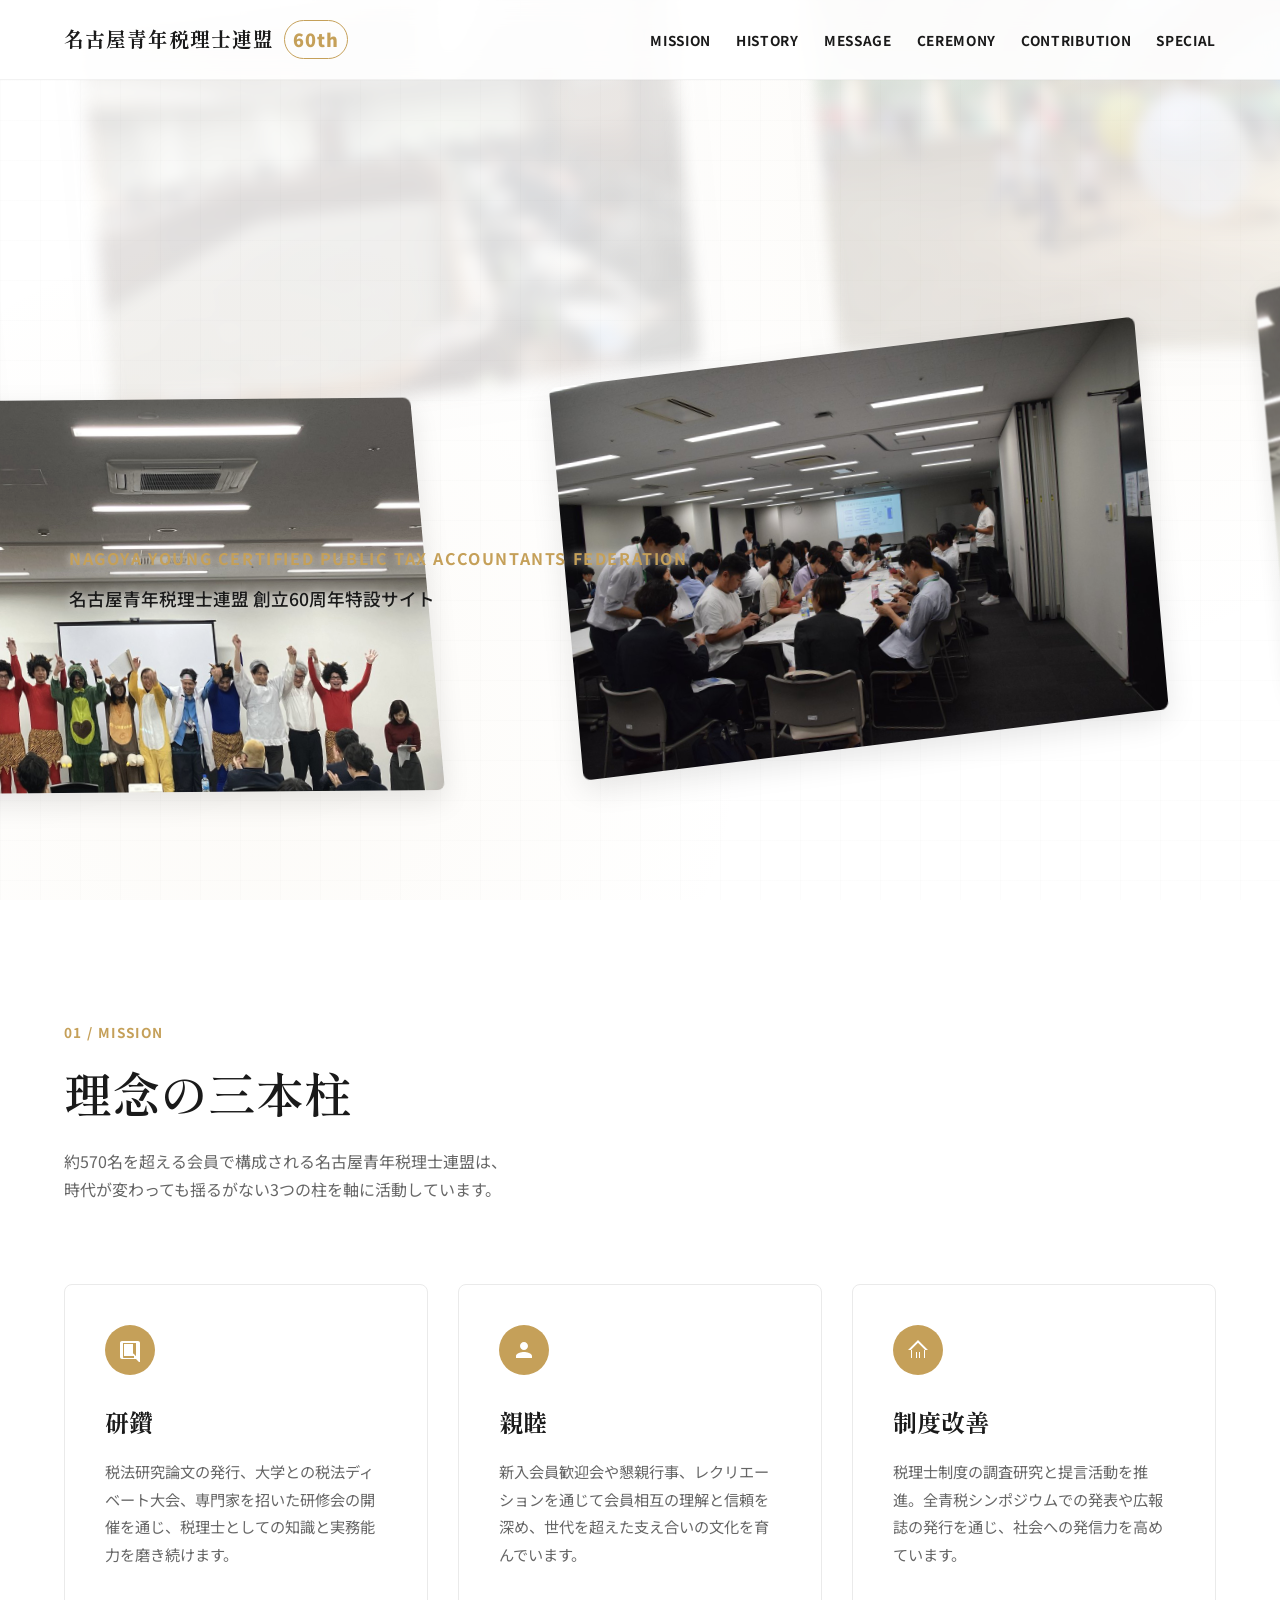
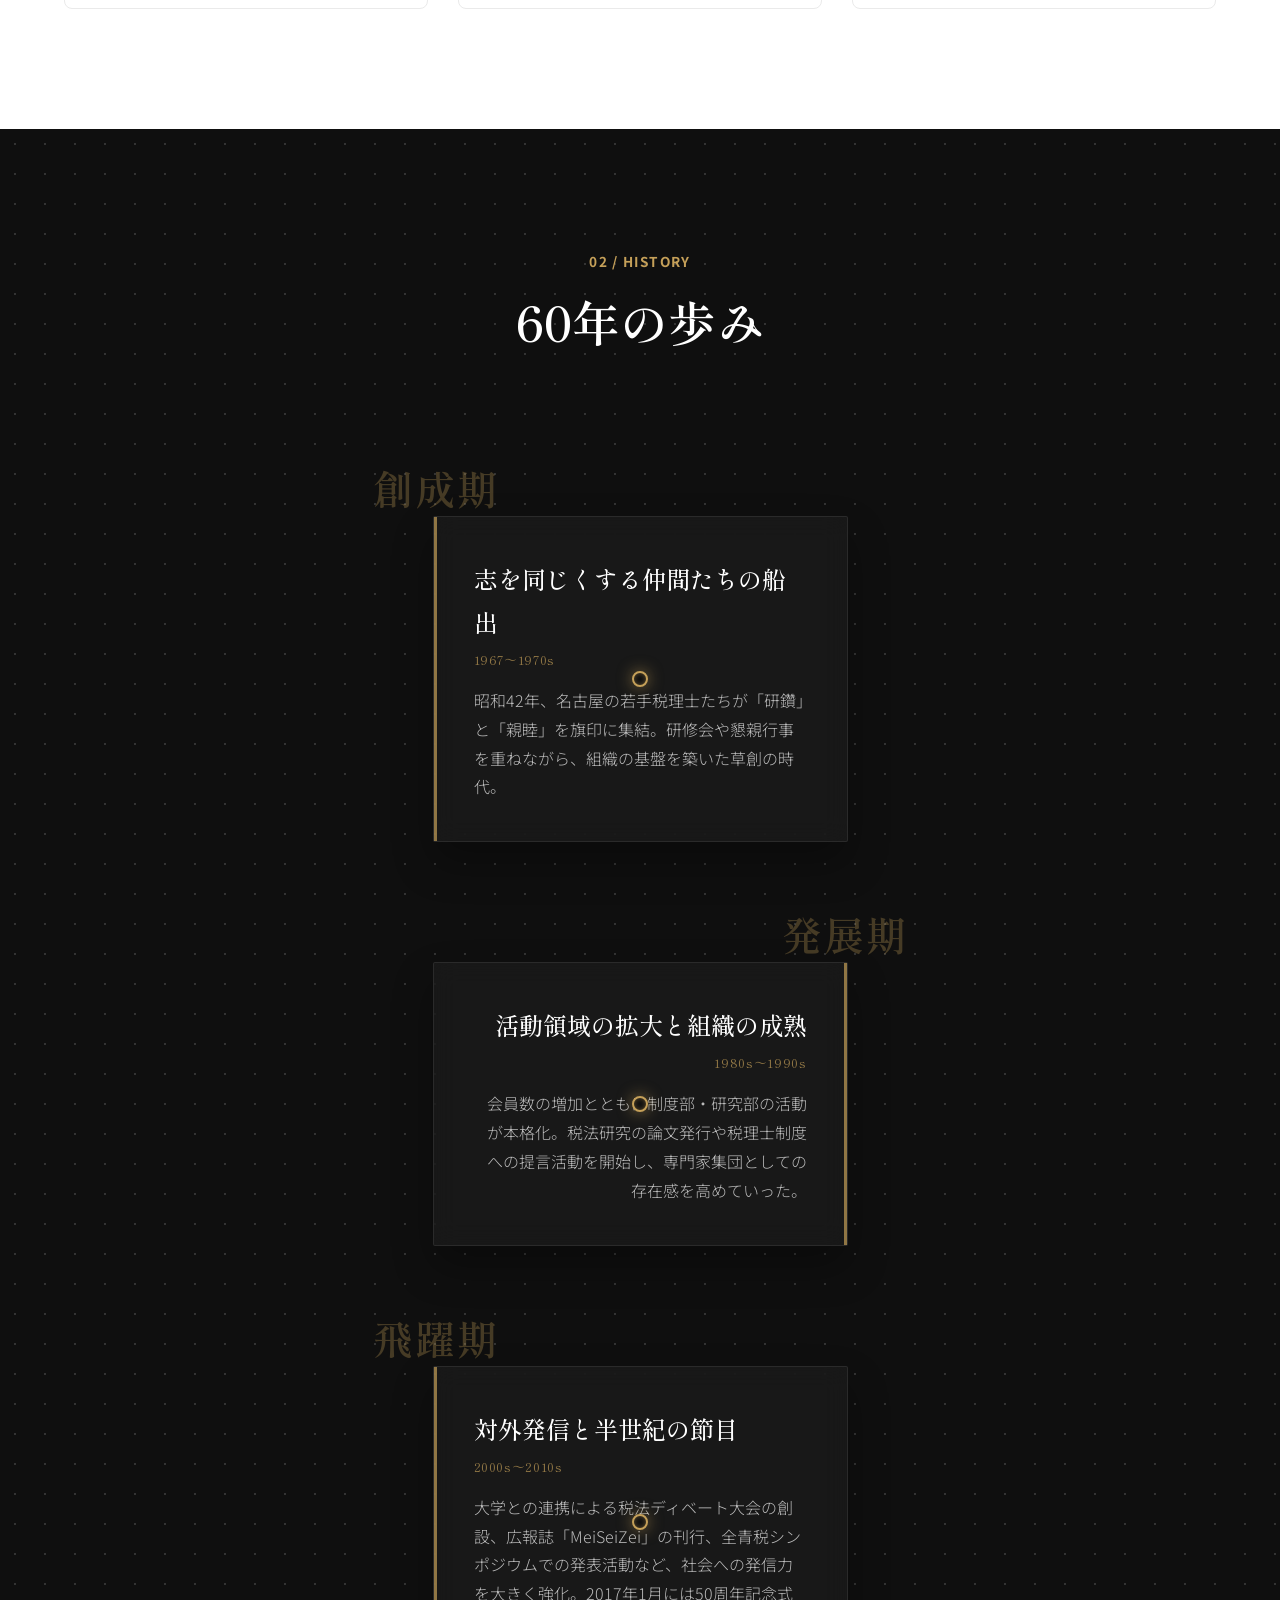
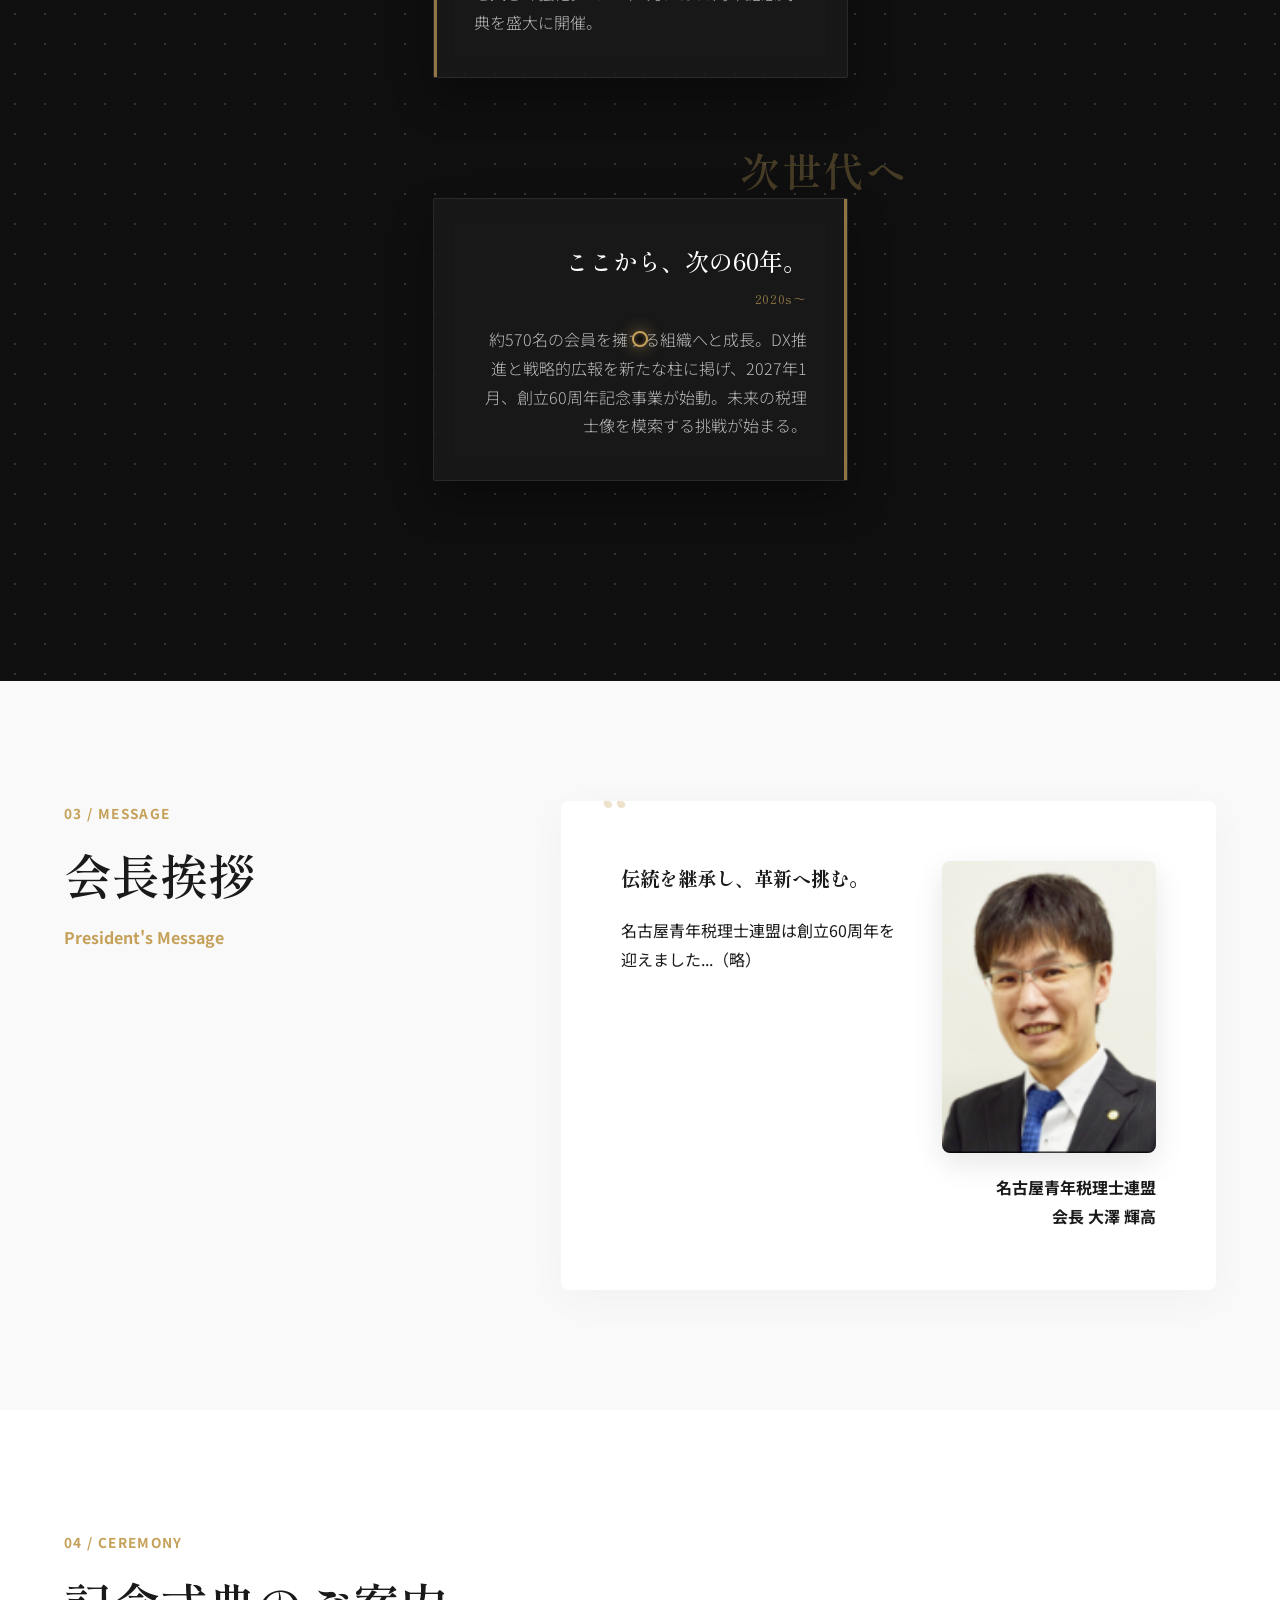
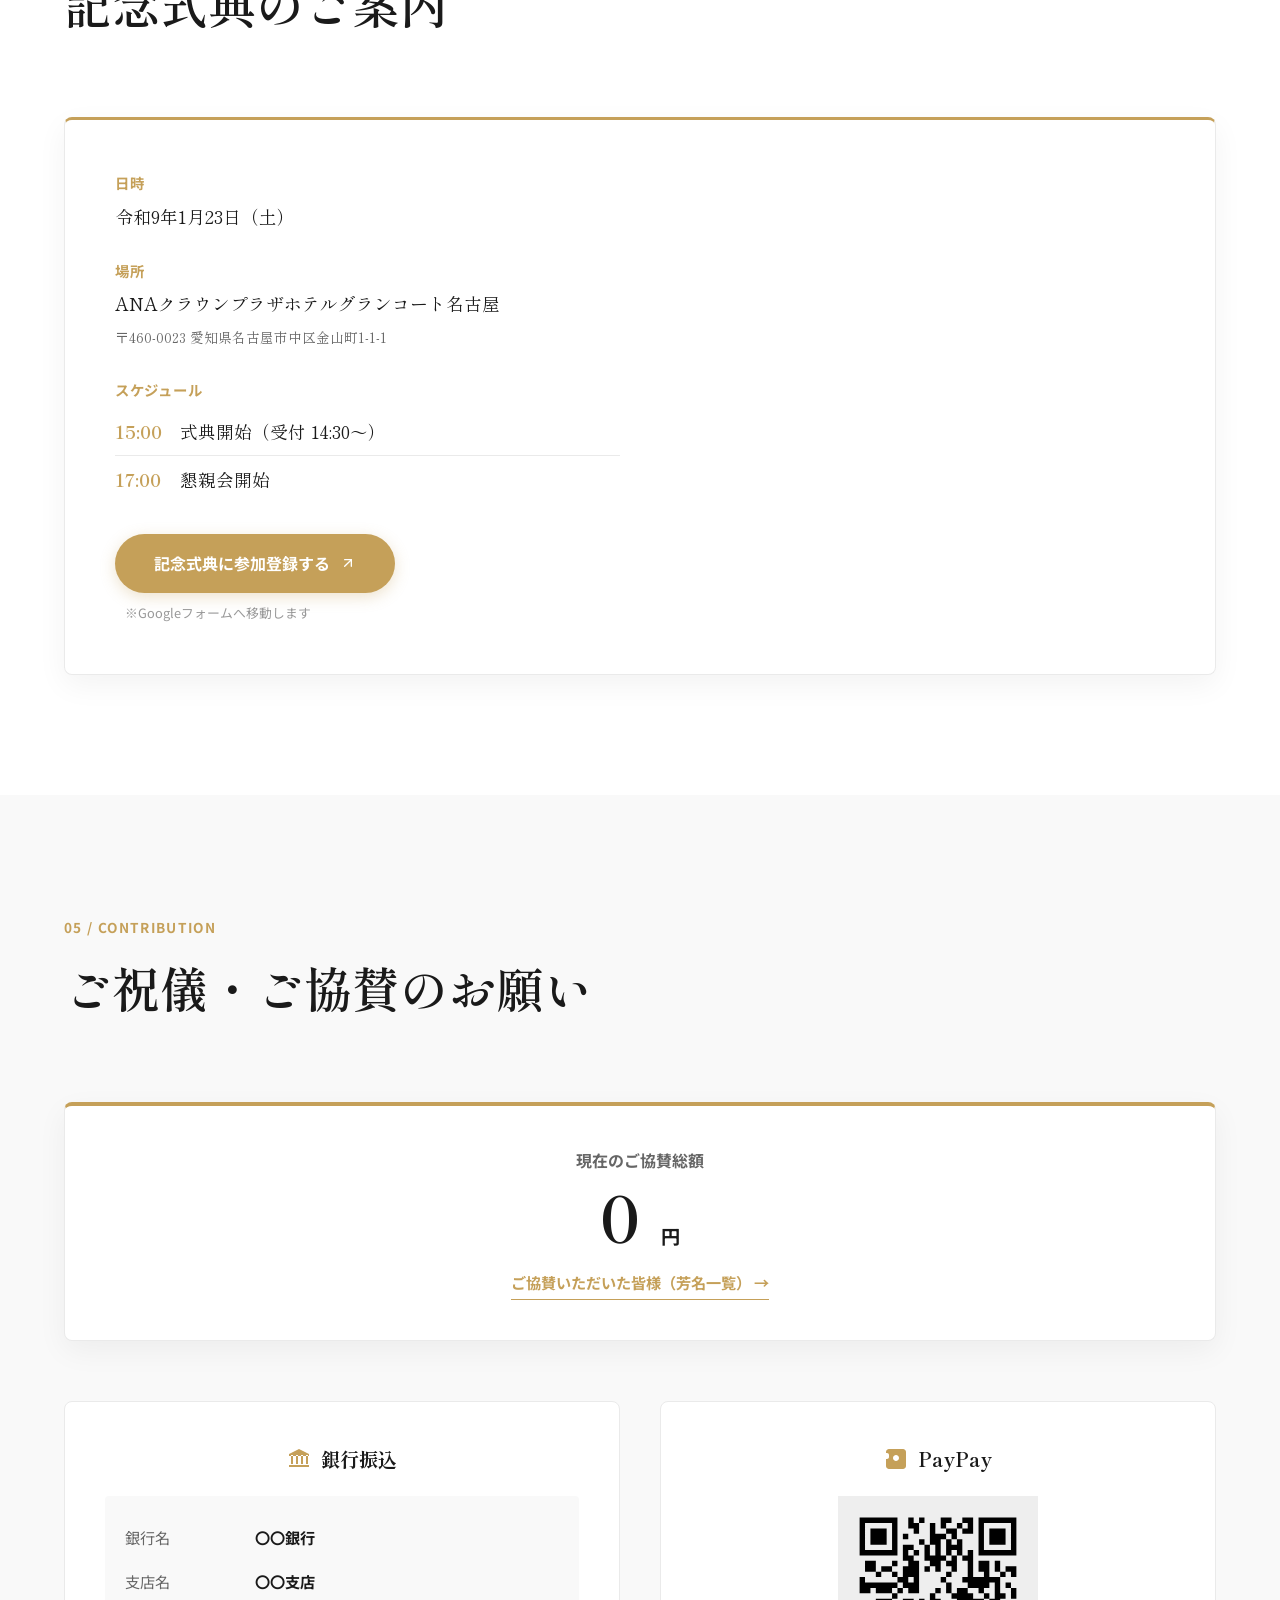
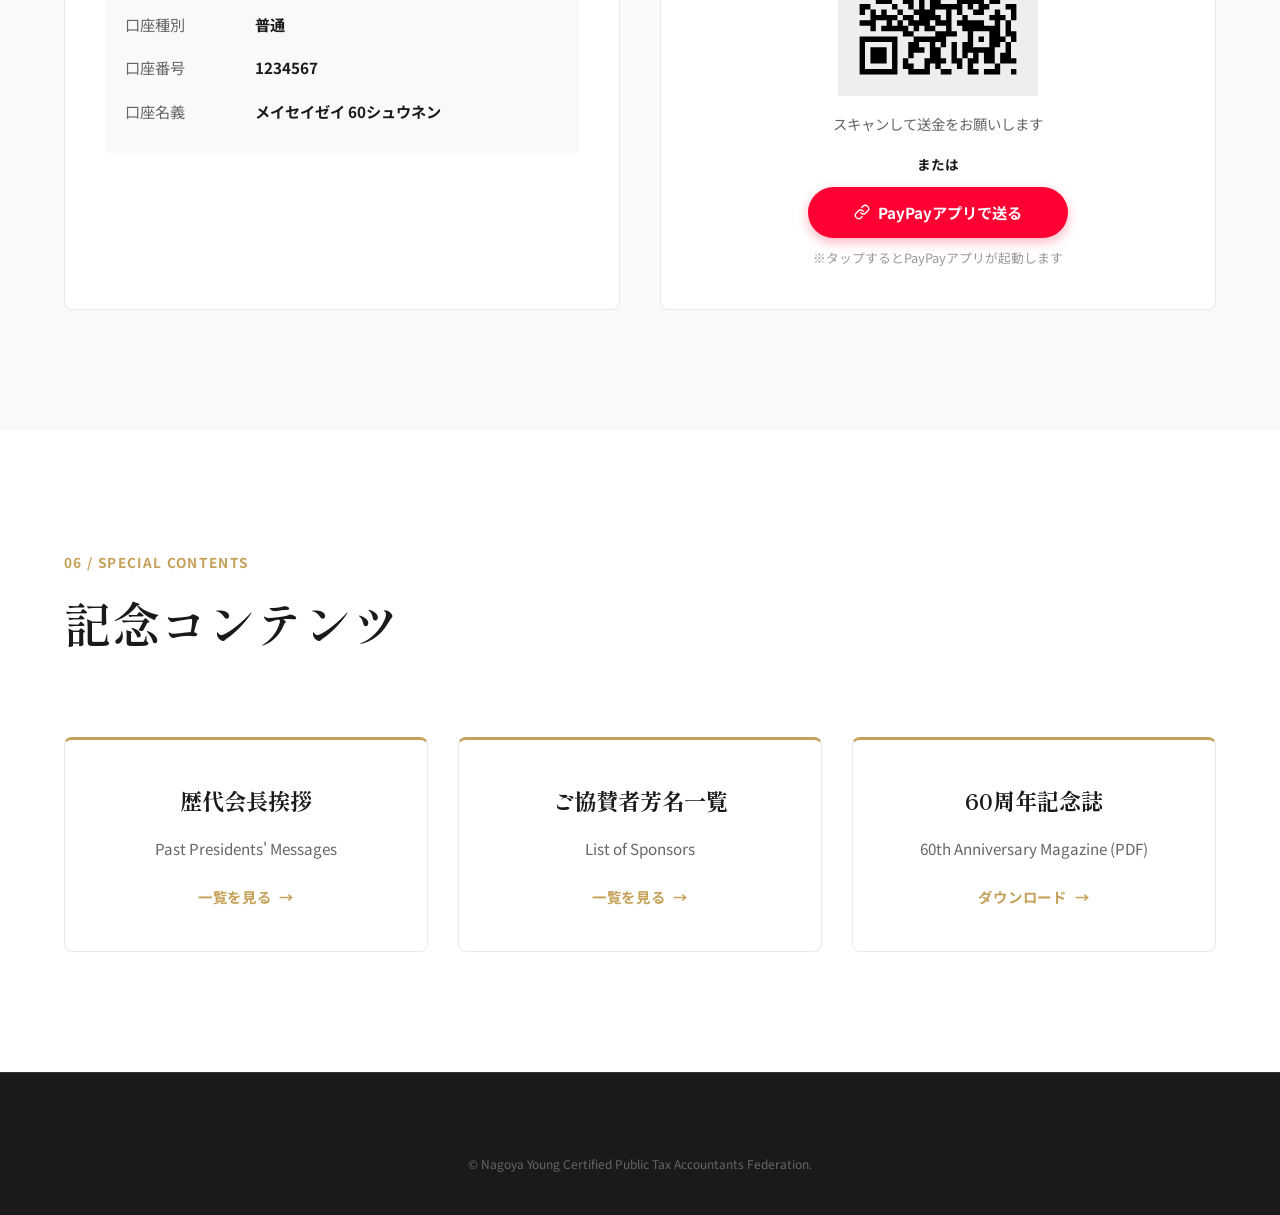
==== commit dc42bda8: "Mission・Historyセクションのコンテンツ充実 - Historyセクションを年表形式から年代区切り形式に変更   （創成期/発展期/飛躍期/次世代へ の4時代） - 創立年を1964→19" ====
--- a/index.html
+++ b/index.html
@@ -96,7 +96,7 @@
                 <div class="section-header fade-in-up">
                     <span class="section-label">01 / Mission</span>
                     <h3 class="section-title">理念の三本柱</h3>
-                    <p style="margin-top: 20px; color: #666;">名古屋青年税理士連盟は、<br>時代が変わっても揺るがない3つの柱を軸に活動しています。</p>
+                    <p style="margin-top: 20px; color: #666;">約570名を超える会員で構成される名古屋青年税理士連盟は、<br>時代が変わっても揺るがない3つの柱を軸に活動しています。</p>
                 </div>
 
                 <div class="mission-grid">
@@ -105,21 +105,21 @@
                             <svg xmlns="http://www.w3.org/2000/svg" viewBox="0 0 24 24" aria-hidden="true"><path d="M2 5v14c0 1.1.9 2 2 2h14l4 4V5c0-1.1-.9-2-2-2H4c-1.1 0-2 .9-2 2zm4 0h12v13.15l-1.53-1.53-.74-.73L15 15.15V6H6v12h10v2H6c-.55 0-1-.45-1-1V5z"/></svg>
                         </div>
                         <h3>研鑽</h3>
-                        <p>専門家としての知識と能力を高め続ける。次世代育成とアカデミック・コラボレーションを通じて、税理士としての資質向上を図ります。</p>
+                        <p>税法研究論文の発行、大学との税法ディベート大会、専門家を招いた研修会の開催を通じ、税理士としての知識と実務能力を磨き続けます。</p>
                     </div>
                     <div class="mission-card gsap-mission-card">
                         <div class="card-icon">
                             <svg xmlns="http://www.w3.org/2000/svg" viewBox="0 0 24 24" aria-hidden="true"><path d="M12 12c2.21 0 4-1.79 4-4s-1.79-4-4-4-4 1.79-4 4 1.79 4 4 4zm0 2c-2.67 0-8 1.34-8 4v2h16v-2c0-2.66-5.33-4-8-4z"/></svg>
                         </div>
                         <h3>親睦</h3>
-                        <p>会員相互の理解と信頼を深める。全国大会との連動や地域を超えたネットワーク構築により、強固な絆を育みます。</p>
+                        <p>新入会員歓迎会や懇親行事、レクリエーションを通じて会員相互の理解と信頼を深め、世代を超えた支え合いの文化を育んでいます。</p>
                     </div>
                     <div class="mission-card gsap-mission-card">
                         <div class="card-icon">
                             <svg xmlns="http://www.w3.org/2000/svg" viewBox="0 0 24 24" aria-hidden="true"><path d="M12 2L2 12h3v8h6v-6h2v6h6v-8h3L12 2zm0 2.8L19.2 12H18v8h-4v-6H10v6H6v-8H4.8L12 4.8z"/></svg>
                         </div>
                         <h3>制度改善</h3>
-                        <p>税制及び税理士制度の発展に寄与する。DX推進と戦略的な広報活動により、社会に対する発信力を強化します。</p>
+                        <p>税理士制度の調査研究と提言活動を推進。全青税シンポジウムでの発表や広報誌の発行を通じ、社会への発信力を高めています。</p>
                     </div>
                 </div>
             </div>
@@ -139,10 +139,10 @@
                     <div class="timeline-item gsap-timeline-item">
                         <div class="timeline-dot"></div>
                         <div class="timeline-content">
-                            <span class="timeline-year">1964</span>
+                            <span class="timeline-year timeline-era">創成期</span>
                             <div class="timeline-card">
-                                <h4>名古屋青年税理士連盟 創立</h4>
-                                <p>若手税理士による研鑽と親睦の場として発足。熱き志を持った創設メンバーにより、現在の礎が築かれました。</p>
+                                <h4>志を同じくする仲間たちの船出 <span class="era-years">1967〜1970s</span></h4>
+                                <p>昭和42年、名古屋の若手税理士たちが「研鑽」と「親睦」を旗印に集結。研修会や懇親行事を重ねながら、組織の基盤を築いた草創の時代。</p>
                             </div>
                         </div>
                     </div>
@@ -150,10 +150,10 @@
                     <div class="timeline-item gsap-timeline-item">
                         <div class="timeline-dot"></div>
                         <div class="timeline-content">
-                            <span class="timeline-year">20××</span>
+                            <span class="timeline-year timeline-era">発展期</span>
                             <div class="timeline-card">
-                                <h4>（仮）出来事タイトル</h4>
-                                <p>後でここに何か特徴的な事柄を入れる予定。後でここに何か特徴的な事柄を入れる予定。</p>
+                                <h4>活動領域の拡大と組織の成熟 <span class="era-years">1980s〜1990s</span></h4>
+                                <p>会員数の増加とともに制度部・研究部の活動が本格化。税法研究の論文発行や税理士制度への提言活動を開始し、専門家集団としての存在感を高めていった。</p>
                             </div>
                         </div>
                     </div>
@@ -161,10 +161,10 @@
                     <div class="timeline-item gsap-timeline-item">
                         <div class="timeline-dot"></div>
                         <div class="timeline-content">
-                            <span class="timeline-year">20××</span>
+                            <span class="timeline-year timeline-era">飛躍期</span>
                             <div class="timeline-card">
-                                <h4>（仮）出来事タイトル</h4>
-                                <p>後でここに何か特徴的な事柄を入れる予定。後でここに何か特徴的な事柄を入れる予定。</p>
+                                <h4>対外発信と半世紀の節目 <span class="era-years">2000s〜2010s</span></h4>
+                                <p>大学との連携による税法ディベート大会の創設、広報誌「MeiSeiZei」の刊行、全青税シンポジウムでの発表活動など、社会への発信力を大きく強化。2017年1月には50周年記念式典を盛大に開催。</p>
                             </div>
                         </div>
                     </div>
@@ -172,21 +172,10 @@
                     <div class="timeline-item gsap-timeline-item">
                         <div class="timeline-dot"></div>
                         <div class="timeline-content">
-                            <span class="timeline-year">20××</span>
+                            <span class="timeline-year timeline-era">次世代へ</span>
                             <div class="timeline-card">
-                                <h4>（仮）出来事タイトル</h4>
-                                <p>後でここに何か特徴的な事柄を入れる予定。後でここに何か特徴的な事柄を入れる予定。</p>
-                            </div>
-                        </div>
-                    </div>
-                    
-                    <div class="timeline-item gsap-timeline-item">
-                        <div class="timeline-dot"></div>
-                        <div class="timeline-content">
-                            <span class="timeline-year">2026</span>
-                            <div class="timeline-card">
-                                <h4>創立60周年記念事業</h4>
-                                <p>テーマは「〇〇〇〇」。DXと広報の進化を掲げ、未来の税理士像を模索する新たなプロジェクトが始動。</p>
+                                <h4>ここから、次の60年。 <span class="era-years">2020s〜</span></h4>
+                                <p>約570名の会員を擁する組織へと成長。DX推進と戦略的広報を新たな柱に掲げ、2027年1月、創立60周年記念事業が始動。未来の税理士像を模索する挑戦が始まる。</p>
                             </div>
                         </div>
                     </div>
--- a/css/style.css
+++ b/css/style.css
@@ -270,6 +270,8 @@
     line-height: 1; font-family: var(--font-serif); z-index: 0; opacity: 0.3;
     transition: all 0.5s var(--easing); margin-top: -1.2em;
 }
+.timeline-year.timeline-era { font-size: 2.5rem; font-weight: 600; letter-spacing: 0.05em; }
+.era-years { display: block; font-size: 0.8rem; font-weight: 400; color: var(--color-accent); opacity: 0.7; margin-top: 5px; letter-spacing: 0.05em; }
 .timeline-item:hover .timeline-year { opacity: 0.9; transform: translateY(-5px); text-shadow: 0 0 30px rgba(197, 160, 89, 0.4); }
 .timeline-item:nth-child(odd) .timeline-year { right: 0; margin-right: -20px; }
 .timeline-item:nth-child(even) .timeline-year { left: 0; margin-left: -20px; }
@@ -577,6 +579,7 @@
         position: relative; top: auto; left: auto; right: auto; margin: 0 0 10px -20px;
         font-size: 2.5rem; opacity: 0.8; text-align: left;
     }
+    .timeline-year.timeline-era { font-size: 2rem; }
     .timeline-card, .timeline-item:nth-child(odd) .timeline-card, .timeline-item:nth-child(even) .timeline-card {
         text-align: left; border-left: none;
     }
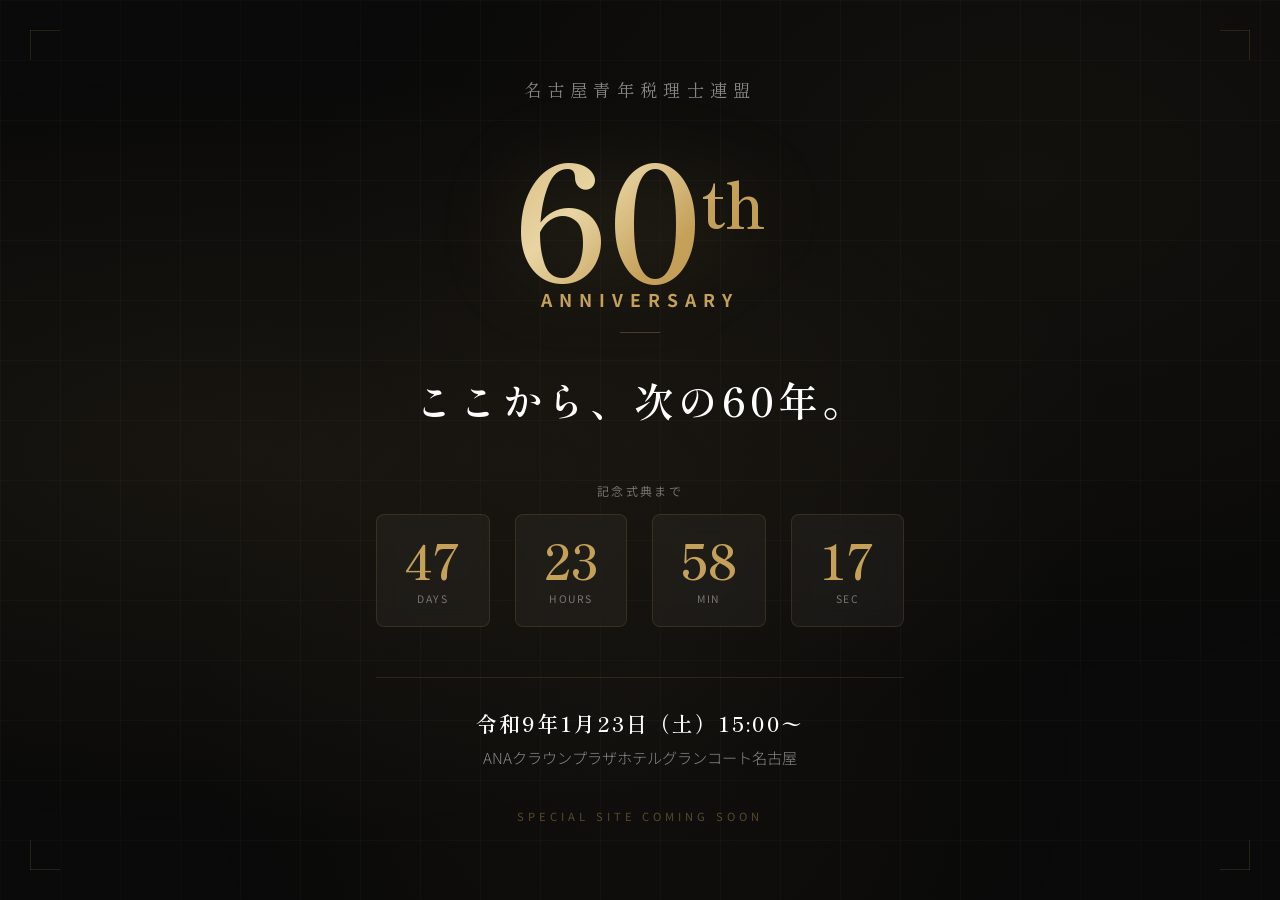
==== commit 41be429d: "ティザーページを追加（本公開前の予告表示） - 現在のindex.htmlをindex-full.htmlにリネーム（本公開時に戻す） - 新index.htmlとしてティザーページを作成 - ダーク" ====
--- a/index.html
+++ b/index.html
@@ -1,380 +1,357 @@
-<!DOCTYPE html>
-<html lang="ja">
-
-<head>
-    <meta charset="UTF-8">
-    <meta name="viewport" content="width=device-width, initial-scale=1.0">
-    <title>名古屋青年税理士連盟 創立60周年記念特設サイト</title>
-    
-    <!-- SEO & Meta Description -->
-    <meta name="description" content="名古屋青年税理士連盟は創立60周年を迎えます。これまでの60年の歩みと感謝、そして次世代への想い、記念式典・事業の詳細をご紹介する特設サイトです。">
-
-    <!-- OGP Settings -->
-    <meta property="og:title" content="名古屋青年税理士連盟 創立60周年記念特設サイト">
-    <meta property="og:type" content="website">
-    <meta property="og:url" content="https://www.meiseizei.gr.jp/60th/">
-    <meta property="og:image" content="https://www.meiseizei.gr.jp/60th/images/og-image.jpg">
-    <meta property="og:description" content="信頼の60年、未来へ。名古屋青年税理士連盟創立60周年記念特設サイトです。">
-    <meta property="og:site_name" content="名古屋青年税理士連盟">
-    <meta property="og:locale" content="ja_JP">
-
-    <!-- Favicon -->
-    <link rel="icon" href="images/favicon.ico">
-    <link rel="apple-touch-icon" href="images/og-image.jpg">
-
-    <!-- Google Fonts -->
-    <link rel="preconnect" href="https://fonts.googleapis.com">
-    <link rel="preconnect" href="https://fonts.gstatic.com" crossorigin>
-    <link href="https://fonts.googleapis.com/css2?family=Noto+Sans+JP:wght@400;500;700;900&family=Shippori+Mincho:wght@400;600&display=swap" rel="stylesheet">
-
-    <!-- ライブラリの読み込み (Lenis, GSAP) -->
-    <script src="https://cdn.jsdelivr.net/npm/@studio-freight/lenis@1.0.42/dist/lenis.min.js"></script>
-    <script src="https://cdnjs.cloudflare.com/ajax/libs/gsap/3.12.2/gsap.min.js"></script>
-    <script src="https://cdnjs.cloudflare.com/ajax/libs/gsap/3.12.2/ScrollTrigger.min.js"></script>
-
-    <!-- CSSの読み込み -->
-    <link rel="stylesheet" href="css/style.css">
-</head>
-
-<body>
-
-    <!-- Loading Screen -->
-    <div class="loader">
-        <div class="loader-logo">
-            <span>Meiseizei 60th</span>
-        </div>
-    </div>
-
-    <header class="site-header">
-        <div class="container">
-            <a href="#" class="logo">名古屋青年税理士連盟 <span>60th</span></a>
-            
-            <nav class="main-nav">
-                <ul>
-                    <li><a href="#mission" class="nav-link">Mission</a></li>
-                    <li><a href="#history" class="nav-link">History</a></li>
-                    <li><a href="#message" class="nav-link">Message</a></li>
-                    <li><a href="#ceremony" class="nav-link">Ceremony</a></li>
-                    <li><a href="#contribution" class="nav-link">Contribution</a></li>
-                    <li><a href="#special" class="nav-link">Special</a></li>
-                </ul>
-            </nav>
-
-            <button class="nav-toggle" aria-label="メニューを開閉">
-                <span></span>
-                <span></span>
-                <span></span>
-            </button>
-        </div>
-    </header>
-
-    <main>
-        <!-- Hero Section -->
-        <section class="hero-section">
-            <div class="scene-container">
-                <div class="carousel" id="carousel">
-                    <!-- Cards will be injected by JS based on config.js -->
-                </div>
-            </div>
-
-            <div class="bg-pattern"></div>
-            <div class="container">
-                <div class="hero-content">
-                    <h2 class="hero-title">
-                        <span class="line"><span class="hero-text-anim">ここから、</span></span>
-                        <span class="line"><span class="hero-text-anim">次の60年。</span></span>
-                    </h2>
-                    <p class="hero-subtitle">Nagoya Young Certified Public Tax Accountants Federation</p>
-                    <p class="hero-description">名古屋青年税理士連盟 創立60周年特設サイト</p>
-                </div>
-            </div>
-        </section>
-
-        <!-- Mission Section -->
-        <section id="mission">
-            <div class="container">
-                <div class="section-header fade-in-up">
-                    <span class="section-label">01 / Mission</span>
-                    <h3 class="section-title">理念の三本柱</h3>
-                    <p style="margin-top: 20px; color: #666;">約570名を超える会員で構成される名古屋青年税理士連盟は、<br>時代が変わっても揺るがない3つの柱を軸に活動しています。</p>
-                </div>
-
-                <div class="mission-grid">
-                    <div class="mission-card gsap-mission-card">
-                        <div class="card-icon">
-                            <svg xmlns="http://www.w3.org/2000/svg" viewBox="0 0 24 24" aria-hidden="true"><path d="M2 5v14c0 1.1.9 2 2 2h14l4 4V5c0-1.1-.9-2-2-2H4c-1.1 0-2 .9-2 2zm4 0h12v13.15l-1.53-1.53-.74-.73L15 15.15V6H6v12h10v2H6c-.55 0-1-.45-1-1V5z"/></svg>
-                        </div>
-                        <h3>研鑽</h3>
-                        <p>税法研究論文の発行、大学との税法ディベート大会、専門家を招いた研修会の開催を通じ、税理士としての知識と実務能力を磨き続けます。</p>
-                    </div>
-                    <div class="mission-card gsap-mission-card">
-                        <div class="card-icon">
-                            <svg xmlns="http://www.w3.org/2000/svg" viewBox="0 0 24 24" aria-hidden="true"><path d="M12 12c2.21 0 4-1.79 4-4s-1.79-4-4-4-4 1.79-4 4 1.79 4 4 4zm0 2c-2.67 0-8 1.34-8 4v2h16v-2c0-2.66-5.33-4-8-4z"/></svg>
-                        </div>
-                        <h3>親睦</h3>
-                        <p>新入会員歓迎会や懇親行事、レクリエーションを通じて会員相互の理解と信頼を深め、世代を超えた支え合いの文化を育んでいます。</p>
-                    </div>
-                    <div class="mission-card gsap-mission-card">
-                        <div class="card-icon">
-                            <svg xmlns="http://www.w3.org/2000/svg" viewBox="0 0 24 24" aria-hidden="true"><path d="M12 2L2 12h3v8h6v-6h2v6h6v-8h3L12 2zm0 2.8L19.2 12H18v8h-4v-6H10v6H6v-8H4.8L12 4.8z"/></svg>
-                        </div>
-                        <h3>制度改善</h3>
-                        <p>税理士制度の調査研究と提言活動を推進。全青税シンポジウムでの発表や広報誌の発行を通じ、社会への発信力を高めています。</p>
-                    </div>
-                </div>
-            </div>
-        </section>
-
-        <!-- History Section -->
-        <section id="history" class="history-section">
-            <div class="container">
-                <div class="section-header fade-in-up" style="text-align: center; margin: 0 auto 80px;">
-                    <span class="section-label">02 / History</span>
-                    <h3 class="section-title">60年の歩み</h3>
-                </div>
-
-                <div class="timeline">
-                    <div class="timeline-line"></div>
-
-                    <div class="timeline-item gsap-timeline-item">
-                        <div class="timeline-dot"></div>
-                        <div class="timeline-content">
-                            <span class="timeline-year timeline-era">創成期</span>
-                            <div class="timeline-card">
-                                <h4>志を同じくする仲間たちの船出 <span class="era-years">1967〜1970s</span></h4>
-                                <p>昭和42年、名古屋の若手税理士たちが「研鑽」と「親睦」を旗印に集結。研修会や懇親行事を重ねながら、組織の基盤を築いた草創の時代。</p>
-                            </div>
-                        </div>
-                    </div>
-
-                    <div class="timeline-item gsap-timeline-item">
-                        <div class="timeline-dot"></div>
-                        <div class="timeline-content">
-                            <span class="timeline-year timeline-era">発展期</span>
-                            <div class="timeline-card">
-                                <h4>活動領域の拡大と組織の成熟 <span class="era-years">1980s〜1990s</span></h4>
-                                <p>会員数の増加とともに制度部・研究部の活動が本格化。税法研究の論文発行や税理士制度への提言活動を開始し、専門家集団としての存在感を高めていった。</p>
-                            </div>
-                        </div>
-                    </div>
-
-                    <div class="timeline-item gsap-timeline-item">
-                        <div class="timeline-dot"></div>
-                        <div class="timeline-content">
-                            <span class="timeline-year timeline-era">飛躍期</span>
-                            <div class="timeline-card">
-                                <h4>対外発信と半世紀の節目 <span class="era-years">2000s〜2010s</span></h4>
-                                <p>大学との連携による税法ディベート大会の創設、広報誌「MeiSeiZei」の刊行、全青税シンポジウムでの発表活動など、社会への発信力を大きく強化。2017年1月には50周年記念式典を盛大に開催。</p>
-                            </div>
-                        </div>
-                    </div>
-
-                    <div class="timeline-item gsap-timeline-item">
-                        <div class="timeline-dot"></div>
-                        <div class="timeline-content">
-                            <span class="timeline-year timeline-era">次世代へ</span>
-                            <div class="timeline-card">
-                                <h4>ここから、次の60年。 <span class="era-years">2020s〜</span></h4>
-                                <p>約570名の会員を擁する組織へと成長。DX推進と戦略的広報を新たな柱に掲げ、2027年1月、創立60周年記念事業が始動。未来の税理士像を模索する挑戦が始まる。</p>
-                            </div>
-                        </div>
-                    </div>
-                </div>
-            </div>
-        </section>
-
-        <!-- Message Section -->
-        <section id="message" class="message-section">
-            <div class="container">
-                <div class="message-container">
-                    <div class="sticky-header fade-in-up">
-                        <span class="section-label">03 / Message</span>
-                        <h3 class="section-title">会長挨拶</h3>
-                        <p class="text-accent" style="margin-top: 15px; font-weight: 700;">President's Message</p>
-                    </div>
-                    
-                    <div class="message-content fade-in-up">
-                        <div class="quote-icon">“</div>
-                        
-                        <img src="images/president.png" alt="会長写真" class="president-photo">
-
-                        <h4 style="font-size: 1.2rem; margin-bottom: 20px; font-family: var(--font-serif);">伝統を継承し、革新へ挑む。</h4>
-                        <p>
-                            名古屋青年税理士連盟は創立60周年を迎えました...（略）
-                        </p>
-                        <div style="text-align: right; margin-top: 30px; clear: both;">
-                            <p style="font-weight: 700;">名古屋青年税理士連盟<br>会長 大澤 輝高</p>
-                        </div>
-                    </div>
-                </div>
-            </div>
-        </section>
-
-        <!-- Ceremony Section -->
-        <section id="ceremony">
-            <div class="container">
-                <div class="section-header fade-in-up">
-                    <span class="section-label">04 / Ceremony</span>
-                    <h3 class="section-title">記念式典のご案内</h3>
-                </div>
-
-                <div class="ceremony-card fade-in-up">
-                    <div class="ceremony-info">
-                        <dl>
-                            <dt>日時</dt>
-                            <dd>令和9年1月23日（土）</dd>
-                            
-                            <dt>場所</dt>
-                            <dd>
-                                ANAクラウンプラザホテルグランコート名古屋<br>
-                                <span style="font-size: 0.85rem; color: #666;">〒460-0023 愛知県名古屋市中区金山町1-1-1</span>
-                            </dd>
-
-                            <dt>スケジュール</dt>
-                            <dd>
-                                <ul class="ceremony-schedule">
-                                    <li><span class="time">15:00</span> 式典開始（受付 14:30〜）</li>
-                                    <li><span class="time">17:00</span> 懇親会開始</li>
-                                </ul>
-                            </dd>
-                        </dl>
-                        
-                        <div class="ceremony-action">
-                            <a href="#" target="_blank" class="btn-primary">
-                                記念式典に参加登録する
-                                <svg xmlns="http://www.w3.org/2000/svg" width="16" height="16" viewBox="0 0 24 24" fill="none" stroke="currentColor" stroke-width="2" stroke-linecap="round" stroke-linejoin="round"><line x1="7" y1="17" x2="17" y2="7"></line><polyline points="7 7 17 7 17 17"></polyline></svg>
-                            </a>
-                            <p class="note">※Googleフォームへ移動します</p>
-                        </div>
-
-                    </div>
-                    <div class="ceremony-image">
-                        <iframe
-                            src="https://maps.google.com/maps?q=ANA%E3%82%AF%E3%83%A9%E3%82%A6%E3%83%B3%E3%83%97%E3%83%A9%E3%82%B6%E3%83%9B%E3%83%86%E3%83%AB%E3%82%B0%E3%83%A9%E3%83%B3%E3%82%B3%E3%83%BC%E3%83%88%E5%90%8D%E5%8F%A4%E5%B1%8B&t=&z=15&ie=UTF8&iwloc=&output=embed"
-                            title="ANAクラウンプラザホテルグランコート名古屋の地図"
-                            width="100%"
-                            height="100%"
-                            style="border:0;"
-                            allowfullscreen=""
-                            loading="lazy"
-                            referrerpolicy="no-referrer-when-downgrade">
-                        </iframe>
-                    </div>
-                </div>
-            </div>
-        </section>
-
-        <!-- Contribution Section -->
-        <section id="contribution" style="background-color: var(--color-bg-alt);">
-            <div class="container">
-                <div class="section-header fade-in-up">
-                    <span class="section-label">05 / Contribution</span>
-                    <h3 class="section-title">ご祝儀・ご協賛のお願い</h3>
-                </div>
-
-                <!-- 合計金額カウンター (新規追加) -->
-                <div class="total-amount-container fade-in-up">
-                    <p class="total-label">現在のご協賛総額</p>
-                    <div class="total-amount-display">
-                        <span id="total-amount">0</span>
-                        <span class="currency">円</span>
-                    </div>
-                    <a href="sponsors.html" class="sponsors-link">ご協賛いただいた皆様（芳名一覧） &rarr;</a>
-                </div>
-
-                <div class="contribution-grid">
-                    <div class="contribution-box fade-in-up">
-                        <h4>
-                            <svg xmlns="http://www.w3.org/2000/svg" width="24" height="24" viewBox="0 0 24 24" fill="currentColor" style="color: var(--color-accent);"><path d="M2 20h20v-2H2v2zm2-3h2v-9H4v9zm5 0h2v-9H9v9zm5 0h2v-9h-2v9zm5 0h2v-9h-2v9zM2 7l10-5 10 5v2H2V7z"/></svg>
-                            銀行振込
-                        </h4>
-                        <div class="bank-info">
-                            <table>
-                                <tr><th>銀行名</th><td>〇〇銀行</td></tr>
-                                <tr><th>支店名</th><td>〇〇支店</td></tr>
-                                <tr><th>口座種別</th><td>普通</td></tr>
-                                <tr><th>口座番号</th><td>1234567</td></tr>
-                                <tr><th>口座名義</th><td>メイセイゼイ 60シュウネン</td></tr>
-                            </table>
-                        </div>
-                    </div>
-
-                    <div class="contribution-box fade-in-up">
-                        <h4>
-                            <svg xmlns="http://www.w3.org/2000/svg" width="24" height="24" viewBox="0 0 24 24" fill="currentColor" style="color: var(--color-accent);"><path d="M5 2c-1.657 0-3 1.343-3 3v1h1c1.104 0 2 .896 2 2v2c0 1.104-.896 2-2 2H2v7c0 1.657 1.343 3 3 3h14c1.657 0 3-1.343 3-3V5c0-1.657-1.343-3-3-3H5zm7 6c1.657 0 3 1.343 3 3s-1.343 3-3 3-3-1.343-3-3 1.343-3 3-3z"/></svg>
-                            PayPay
-                        </h4>
-                        <div class="paypay-qr">
-                            <img src="images/paypay-qr.svg" alt="PayPay QR Code">
-                        </div>
-                        <p style="font-size: 0.9rem; color: #666;">スキャンして送金をお願いします</p>
-
-                        <div class="paypay-link-container">
-                            <p style="margin: 15px 0 10px; font-size: 0.85rem; font-weight: 700;">または</p>
-                            <a href="#" target="_blank" class="btn-paypay">
-                                <svg xmlns="http://www.w3.org/2000/svg" width="16" height="16" viewBox="0 0 24 24" fill="none" stroke="currentColor" stroke-width="2" stroke-linecap="round" stroke-linejoin="round"><path d="M10 13a5 5 0 0 0 7.54.54l3-3a5 5 0 0 0-7.07-7.07l-1.72 1.71"></path><path d="M14 11a5 5 0 0 0-7.54-.54l-3 3a5 5 0 0 0 7.07 7.07l1.71-1.71"></path></svg>
-                                PayPayアプリで送る
-                            </a>
-                            <p class="note">※タップするとPayPayアプリが起動します</p>
-                        </div>
-                    </div>
-                </div>
-            </div>
-        </section>
-
-        <!-- Special Section -->
-        <section id="special" class="special-section">
-             <div class="container">
-                <div class="section-header fade-in-up">
-                    <span class="section-label">06 / Special Contents</span>
-                    <h3 class="section-title">記念コンテンツ</h3>
-                </div>
-
-                <div class="special-grid">
-                    <a href="past-presidents.html" class="special-card fade-in-up">
-                        <h4>歴代会長挨拶</h4>
-                        <p>Past Presidents' Messages</p>
-                        <span class="special-link-text">一覧を見る</span>
-                    </a>
-
-                    <!-- 芳名一覧へのリンクも追加 -->
-                    <a href="sponsors.html" class="special-card fade-in-up">
-                        <h4>ご協賛者芳名一覧</h4>
-                        <p>List of Sponsors</p>
-                        <span class="special-link-text">一覧を見る</span>
-                    </a>
-
-                    <a href="magazine-dummy.pdf" target="_blank" class="special-card fade-in-up">
-                        <h4>60周年記念誌</h4>
-                        <p>60th Anniversary Magazine (PDF)</p>
-                        <span class="special-link-text">ダウンロード</span>
-                    </a>
-                </div>
-            </div>
-        </section>
-    </main>
-
-    <footer class="site-footer">
-        <div class="container fade-in-up">
-            <div class="footer-bottom">
-                <p>&copy; Nagoya Young Certified Public Tax Accountants Federation.</p>
-            </div>
-        </div>
-    </footer>
-
-    <!-- Back to Top Button -->
-    <button class="back-to-top" aria-label="ページトップへ戻る">
-        <svg xmlns="http://www.w3.org/2000/svg" viewBox="0 0 24 24"><path d="M12 19V5M5 12l7-7 7 7"/></svg>
-    </button>
-
-    <!-- Lightbox -->
-    <div class="lightbox" id="lightbox">
-        <div class="lightbox-close"><span></span><span></span></div>
-        <img src="" alt="拡大画像" class="lightbox-img" id="lightbox-img">
-    </div>
-
-    <!-- JSの読み込み -->
-    <script src="js/config.js"></script>
-    <script src="js/main.js"></script>
-</body>
-</html>+<!DOCTYPE html>
+<html lang="ja">
+<head>
+    <meta charset="UTF-8">
+    <meta name="viewport" content="width=device-width, initial-scale=1.0">
+    <title>名古屋青年税理士連盟 創立60周年記念特設サイト</title>
+    <meta name="description" content="名古屋青年税理士連盟は創立60周年を迎えます。記念式典は令和9年1月23日（土）ANAクラウンプラザホテルグランコート名古屋にて開催。">
+    <meta property="og:title" content="名古屋青年税理士連盟 創立60周年記念特設サイト">
+    <meta property="og:type" content="website">
+    <meta property="og:url" content="https://www.meiseizei.gr.jp/60th/">
+    <meta property="og:image" content="https://www.meiseizei.gr.jp/60th/images/og-image.jpg">
+    <meta property="og:description" content="信頼の60年、未来へ。名古屋青年税理士連盟創立60周年記念特設サイトです。">
+    <meta property="og:site_name" content="名古屋青年税理士連盟">
+    <meta property="og:locale" content="ja_JP">
+    <link rel="icon" href="images/favicon.ico">
+    <link rel="apple-touch-icon" href="images/og-image.jpg">
+    <link rel="preconnect" href="https://fonts.googleapis.com">
+    <link rel="preconnect" href="https://fonts.gstatic.com" crossorigin>
+    <link href="https://fonts.googleapis.com/css2?family=Noto+Sans+JP:wght@300;400;700&family=Shippori+Mincho:wght@400;600&display=swap" rel="stylesheet">
+    <style>
+        *, *::before, *::after { margin: 0; padding: 0; box-sizing: border-box; }
+
+        :root {
+            --gold: #C5A059;
+            --gold-light: #d4b36a;
+            --dark: #0a0a0a;
+            --dark-card: rgba(255,255,255,0.04);
+            --font-sans: 'Noto Sans JP', sans-serif;
+            --font-serif: 'Shippori Mincho', serif;
+        }
+
+        body {
+            font-family: var(--font-sans);
+            background: var(--dark);
+            color: #fff;
+            overflow: hidden;
+            height: 100vh;
+            display: flex;
+            align-items: center;
+            justify-content: center;
+        }
+
+        /* Background */
+        .bg {
+            position: fixed; top: 0; left: 0; width: 100%; height: 100%; z-index: 0;
+            background:
+                radial-gradient(ellipse at 20% 50%, rgba(197,160,89,0.08) 0%, transparent 60%),
+                radial-gradient(ellipse at 80% 20%, rgba(197,160,89,0.05) 0%, transparent 50%),
+                radial-gradient(ellipse at 50% 80%, rgba(197,160,89,0.04) 0%, transparent 50%);
+        }
+
+        .bg-grid {
+            position: fixed; top: 0; left: 0; width: 100%; height: 100%; z-index: 0;
+            background-image:
+                linear-gradient(rgba(255,255,255,0.02) 1px, transparent 1px),
+                linear-gradient(90deg, rgba(255,255,255,0.02) 1px, transparent 1px);
+            background-size: 60px 60px;
+        }
+
+        /* Floating particles */
+        .particles {
+            position: fixed; top: 0; left: 0; width: 100%; height: 100%; z-index: 0;
+            overflow: hidden; pointer-events: none;
+        }
+        .particle {
+            position: absolute;
+            width: 3px; height: 3px;
+            background: var(--gold);
+            border-radius: 50%;
+            opacity: 0;
+            animation: float-up linear infinite;
+        }
+
+        @keyframes float-up {
+            0% { opacity: 0; transform: translateY(100vh) scale(0); }
+            10% { opacity: 0.6; }
+            90% { opacity: 0.3; }
+            100% { opacity: 0; transform: translateY(-10vh) scale(1); }
+        }
+
+        /* Main content */
+        .container {
+            position: relative; z-index: 10;
+            text-align: center;
+            padding: 20px;
+            max-width: 800px;
+        }
+
+        /* Organization name */
+        .org-name {
+            font-family: var(--font-serif);
+            font-size: clamp(0.85rem, 2vw, 1.1rem);
+            font-weight: 400;
+            letter-spacing: 0.3em;
+            color: rgba(255,255,255,0.5);
+            margin-bottom: 30px;
+            opacity: 0;
+            animation: fade-in 1s 0.5s forwards;
+        }
+
+        /* Anniversary badge */
+        .anniversary {
+            margin-bottom: 20px;
+            opacity: 0;
+            animation: fade-in 1s 0.8s forwards;
+        }
+        .anniversary-number {
+            font-family: var(--font-serif);
+            font-size: clamp(5rem, 15vw, 10rem);
+            font-weight: 600;
+            line-height: 1;
+            color: transparent;
+            background: linear-gradient(135deg, var(--gold) 0%, #e8d5a3 40%, var(--gold) 60%, #b8923e 100%);
+            background-clip: text;
+            -webkit-background-clip: text;
+            filter: drop-shadow(0 0 40px rgba(197,160,89,0.2));
+        }
+        .anniversary-sub {
+            font-size: clamp(0.8rem, 2vw, 1.1rem);
+            font-weight: 700;
+            letter-spacing: 0.4em;
+            color: var(--gold);
+            text-transform: uppercase;
+            margin-top: -5px;
+        }
+
+        /* Catchcopy */
+        .catchcopy {
+            font-family: var(--font-serif);
+            font-size: clamp(1.5rem, 4vw, 2.5rem);
+            font-weight: 600;
+            line-height: 1.6;
+            letter-spacing: 0.1em;
+            margin: 35px 0 50px;
+            opacity: 0;
+            animation: fade-in 1s 1.1s forwards;
+        }
+
+        /* Countdown */
+        .countdown-label {
+            font-size: 0.75rem;
+            letter-spacing: 0.2em;
+            color: rgba(255,255,255,0.4);
+            text-transform: uppercase;
+            margin-bottom: 15px;
+            opacity: 0;
+            animation: fade-in 1s 1.4s forwards;
+        }
+        .countdown {
+            display: flex;
+            justify-content: center;
+            gap: clamp(10px, 3vw, 25px);
+            margin-bottom: 50px;
+            opacity: 0;
+            animation: fade-in 1s 1.4s forwards;
+        }
+        .countdown-item {
+            background: var(--dark-card);
+            border: 1px solid rgba(197,160,89,0.15);
+            border-radius: 8px;
+            padding: clamp(12px, 2vw, 20px) clamp(15px, 3vw, 28px);
+            min-width: clamp(60px, 10vw, 90px);
+            backdrop-filter: blur(10px);
+        }
+        .countdown-value {
+            font-family: var(--font-serif);
+            font-size: clamp(1.8rem, 5vw, 3rem);
+            font-weight: 600;
+            color: var(--gold);
+            line-height: 1;
+        }
+        .countdown-unit {
+            font-size: 0.65rem;
+            letter-spacing: 0.15em;
+            color: rgba(255,255,255,0.4);
+            margin-top: 8px;
+            text-transform: uppercase;
+        }
+
+        /* Event info */
+        .event-info {
+            border-top: 1px solid rgba(197,160,89,0.15);
+            padding-top: 30px;
+            opacity: 0;
+            animation: fade-in 1s 1.7s forwards;
+        }
+        .event-date {
+            font-family: var(--font-serif);
+            font-size: clamp(1rem, 2.5vw, 1.3rem);
+            font-weight: 600;
+            letter-spacing: 0.1em;
+            margin-bottom: 8px;
+        }
+        .event-venue {
+            font-size: clamp(0.8rem, 1.8vw, 0.95rem);
+            color: rgba(255,255,255,0.5);
+            font-weight: 300;
+        }
+
+        /* Coming soon */
+        .coming-soon {
+            margin-top: 40px;
+            font-size: 0.7rem;
+            letter-spacing: 0.35em;
+            color: rgba(197,160,89,0.4);
+            text-transform: uppercase;
+            opacity: 0;
+            animation: fade-in 1s 2s forwards;
+        }
+
+        /* Decorative lines */
+        .deco-line {
+            width: 40px; height: 1px;
+            background: var(--gold);
+            margin: 0 auto 30px;
+            opacity: 0.3;
+            opacity: 0;
+            animation: fade-in 1s 1s forwards, line-expand 1.5s 1s forwards;
+        }
+
+        @keyframes fade-in {
+            to { opacity: 1; }
+        }
+        @keyframes line-expand {
+            from { width: 0; }
+            to { width: 40px; opacity: 0.3; }
+        }
+
+        /* Corner decorations */
+        .corner {
+            position: fixed;
+            width: 80px; height: 80px;
+            z-index: 5;
+            opacity: 0;
+            animation: fade-in 1.5s 2.5s forwards;
+        }
+        .corner::before, .corner::after {
+            content: '';
+            position: absolute;
+            background: var(--gold);
+            opacity: 0.15;
+        }
+        .corner-tl { top: 30px; left: 30px; }
+        .corner-tl::before { top: 0; left: 0; width: 30px; height: 1px; }
+        .corner-tl::after { top: 0; left: 0; width: 1px; height: 30px; }
+        .corner-tr { top: 30px; right: 30px; }
+        .corner-tr::before { top: 0; right: 0; width: 30px; height: 1px; }
+        .corner-tr::after { top: 0; right: 0; width: 1px; height: 30px; }
+        .corner-bl { bottom: 30px; left: 30px; }
+        .corner-bl::before { bottom: 0; left: 0; width: 30px; height: 1px; }
+        .corner-bl::after { bottom: 0; left: 0; width: 1px; height: 30px; }
+        .corner-br { bottom: 30px; right: 30px; }
+        .corner-br::before { bottom: 0; right: 0; width: 30px; height: 1px; }
+        .corner-br::after { bottom: 0; right: 0; width: 1px; height: 30px; }
+
+        @media (max-width: 480px) {
+            .corner { display: none; }
+            .catchcopy { margin: 25px 0 35px; }
+            .event-info { padding-top: 25px; }
+            .coming-soon { margin-top: 30px; }
+        }
+    </style>
+</head>
+<body>
+    <div class="bg"></div>
+    <div class="bg-grid"></div>
+    <div class="particles" id="particles"></div>
+
+    <div class="corner corner-tl"></div>
+    <div class="corner corner-tr"></div>
+    <div class="corner corner-bl"></div>
+    <div class="corner corner-br"></div>
+
+    <div class="container">
+        <p class="org-name">名古屋青年税理士連盟</p>
+
+        <div class="anniversary">
+            <div class="anniversary-number">60<span style="font-size: 0.4em; vertical-align: super;">th</span></div>
+            <div class="anniversary-sub">Anniversary</div>
+        </div>
+
+        <div class="deco-line"></div>
+
+        <h1 class="catchcopy">ここから、次の60年。</h1>
+
+        <p class="countdown-label">記念式典まで</p>
+        <div class="countdown" id="countdown">
+            <div class="countdown-item">
+                <div class="countdown-value" id="cd-days">---</div>
+                <div class="countdown-unit">Days</div>
+            </div>
+            <div class="countdown-item">
+                <div class="countdown-value" id="cd-hours">--</div>
+                <div class="countdown-unit">Hours</div>
+            </div>
+            <div class="countdown-item">
+                <div class="countdown-value" id="cd-mins">--</div>
+                <div class="countdown-unit">Min</div>
+            </div>
+            <div class="countdown-item">
+                <div class="countdown-value" id="cd-secs">--</div>
+                <div class="countdown-unit">Sec</div>
+            </div>
+        </div>
+
+        <div class="event-info">
+            <p class="event-date">令和9年1月23日（土）15:00〜</p>
+            <p class="event-venue">ANAクラウンプラザホテルグランコート名古屋</p>
+        </div>
+
+        <p class="coming-soon">Special Site Coming Soon</p>
+    </div>
+
+    <script>
+        // Countdown Timer — Target: 2027-01-23 15:00 JST
+        const target = new Date('2027-01-23T15:00:00+09:00').getTime();
+
+        function updateCountdown() {
+            const now = Date.now();
+            const diff = target - now;
+
+            if (diff <= 0) {
+                document.getElementById('cd-days').textContent = '0';
+                document.getElementById('cd-hours').textContent = '0';
+                document.getElementById('cd-mins').textContent = '0';
+                document.getElementById('cd-secs').textContent = '0';
+                return;
+            }
+
+            const days = Math.floor(diff / (1000 * 60 * 60 * 24));
+            const hours = Math.floor((diff % (1000 * 60 * 60 * 24)) / (1000 * 60 * 60));
+            const mins = Math.floor((diff % (1000 * 60 * 60)) / (1000 * 60));
+            const secs = Math.floor((diff % (1000 * 60)) / 1000);
+
+            document.getElementById('cd-days').textContent = days;
+            document.getElementById('cd-hours').textContent = String(hours).padStart(2, '0');
+            document.getElementById('cd-mins').textContent = String(mins).padStart(2, '0');
+            document.getElementById('cd-secs').textContent = String(secs).padStart(2, '0');
+        }
+
+        updateCountdown();
+        setInterval(updateCountdown, 1000);
+
+        // Particles
+        const container = document.getElementById('particles');
+        for (let i = 0; i < 30; i++) {
+            const p = document.createElement('div');
+            p.className = 'particle';
+            p.style.left = Math.random() * 100 + '%';
+            p.style.animationDuration = (8 + Math.random() * 12) + 's';
+            p.style.animationDelay = Math.random() * 10 + 's';
+            p.style.width = p.style.height = (2 + Math.random() * 3) + 'px';
+            container.appendChild(p);
+        }
+    </script>
+</body>
+</html>
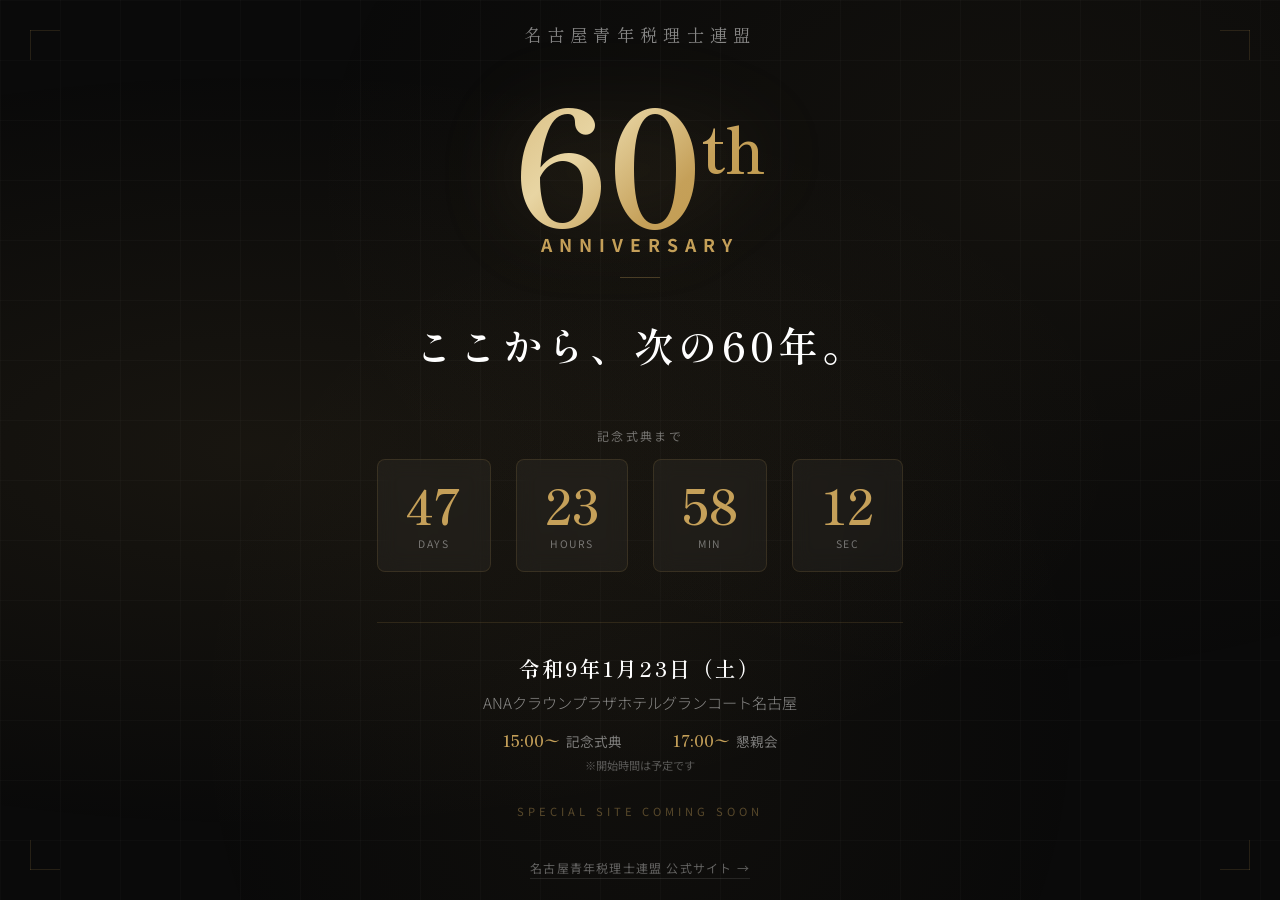
==== commit d2b7f86f: "ティザーページにスケジュール概要・公式サイトリンクを追加 - 式典(15:00〜)・懇親会(17:00〜)のスケジュール概要を追加 - 「※開始時間は予定です」の注記を追加 - 名古屋青年税理士連盟 " ====
--- a/index.html
+++ b/index.html
@@ -197,15 +197,61 @@
             font-weight: 300;
         }
 
+        /* Schedule */
+        .schedule {
+            display: flex;
+            justify-content: center;
+            gap: clamp(20px, 5vw, 50px);
+            margin-top: 15px;
+            opacity: 0;
+            animation: fade-in 1s 1.9s forwards;
+        }
+        .schedule-item {
+            font-size: clamp(0.75rem, 1.5vw, 0.85rem);
+            color: rgba(255,255,255,0.45);
+        }
+        .schedule-time {
+            color: var(--gold);
+            font-family: var(--font-serif);
+            font-weight: 600;
+            font-size: clamp(0.85rem, 1.8vw, 1rem);
+            margin-right: 6px;
+        }
+        .schedule-note {
+            font-size: 0.7rem;
+            color: rgba(255,255,255,0.3);
+            margin-top: 5px;
+        }
+
+        /* Footer link */
+        .footer-link {
+            margin-top: 35px;
+            opacity: 0;
+            animation: fade-in 1s 2.2s forwards;
+        }
+        .footer-link a {
+            font-size: 0.75rem;
+            color: rgba(255,255,255,0.35);
+            text-decoration: none;
+            letter-spacing: 0.1em;
+            border-bottom: 1px solid rgba(255,255,255,0.1);
+            padding-bottom: 2px;
+            transition: color 0.3s, border-color 0.3s;
+        }
+        .footer-link a:hover {
+            color: var(--gold);
+            border-color: var(--gold);
+        }
+
         /* Coming soon */
         .coming-soon {
-            margin-top: 40px;
+            margin-top: 30px;
             font-size: 0.7rem;
             letter-spacing: 0.35em;
             color: rgba(197,160,89,0.4);
             text-transform: uppercase;
             opacity: 0;
-            animation: fade-in 1s 2s forwards;
+            animation: fade-in 1s 2.4s forwards;
         }
 
         /* Decorative lines */
@@ -304,11 +350,20 @@
         </div>
 
         <div class="event-info">
-            <p class="event-date">令和9年1月23日（土）15:00〜</p>
+            <p class="event-date">令和9年1月23日（土）</p>
             <p class="event-venue">ANAクラウンプラザホテルグランコート名古屋</p>
+            <div class="schedule">
+                <div class="schedule-item"><span class="schedule-time">15:00〜</span>記念式典</div>
+                <div class="schedule-item"><span class="schedule-time">17:00〜</span>懇親会</div>
+            </div>
+            <p class="schedule-note">※開始時間は予定です</p>
         </div>
 
         <p class="coming-soon">Special Site Coming Soon</p>
+
+        <div class="footer-link">
+            <a href="https://www.meiseizei.gr.jp/" target="_blank">名古屋青年税理士連盟 公式サイト →</a>
+        </div>
     </div>
 
     <script>
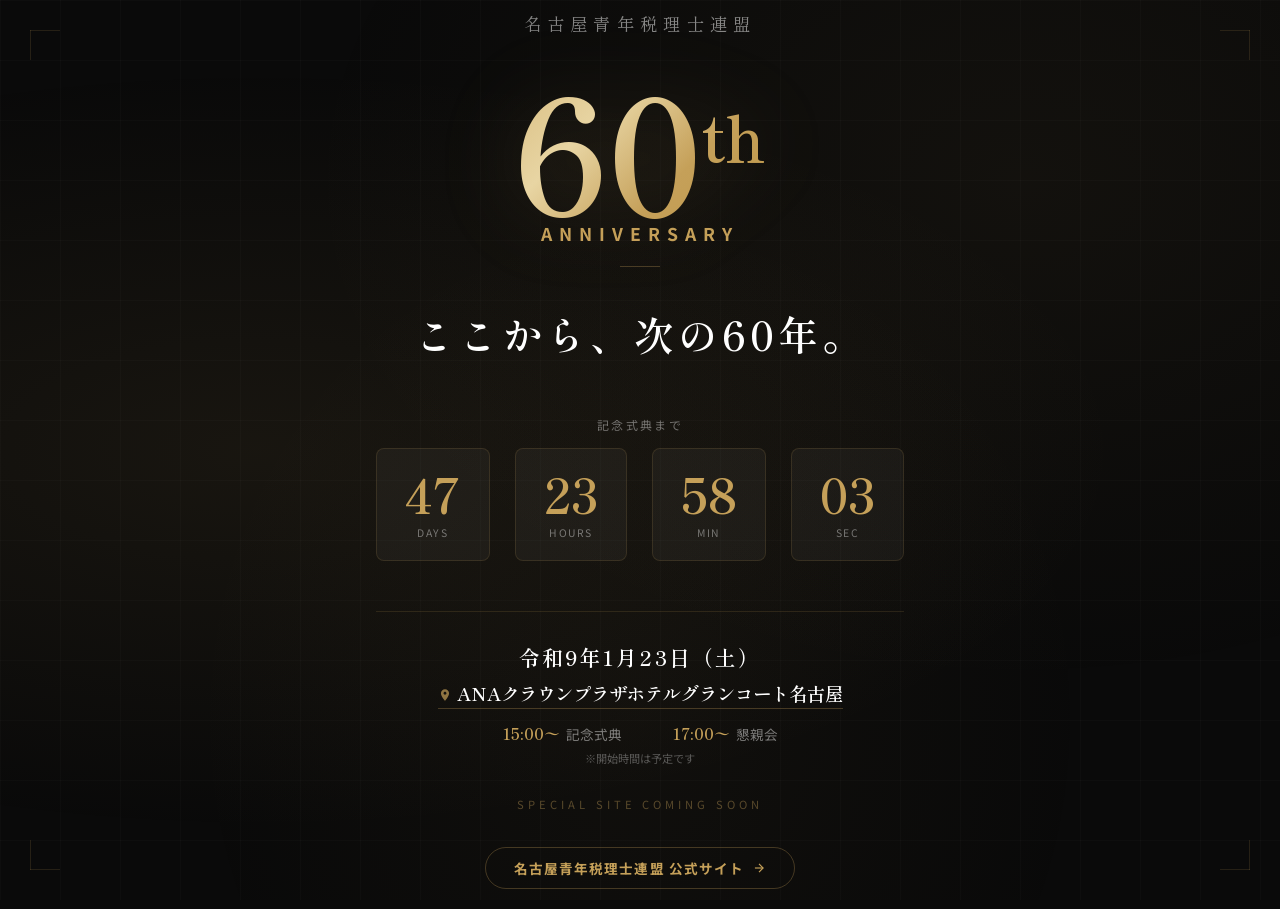
==== commit 426c1c18: "ティザーページの会場リンク・公式サイトリンクを改善 - 会場名をGoogle Mapsへのリンクに変更（ピンアイコン付き、フォントサイズ拡大） - 公式サイトリンクをボタンスタイルに変更（枠線＋矢印ア" ====
--- a/index.html
+++ b/index.html
@@ -192,9 +192,29 @@
             margin-bottom: 8px;
         }
         .event-venue {
-            font-size: clamp(0.8rem, 1.8vw, 0.95rem);
-            color: rgba(255,255,255,0.5);
-            font-weight: 300;
+            margin-top: 5px;
+        }
+        .event-venue a {
+            font-size: clamp(0.95rem, 2.2vw, 1.15rem);
+            font-family: var(--font-serif);
+            font-weight: 600;
+            color: #fff;
+            text-decoration: none;
+            border-bottom: 1px solid rgba(197,160,89,0.3);
+            padding-bottom: 2px;
+            transition: color 0.3s, border-color 0.3s;
+        }
+        .event-venue a:hover {
+            color: var(--gold);
+            border-color: var(--gold);
+        }
+        .event-venue-icon {
+            display: inline-block;
+            width: 14px; height: 14px;
+            margin-right: 5px;
+            vertical-align: -1px;
+            fill: var(--gold);
+            opacity: 0.7;
         }
 
         /* Schedule */
@@ -230,17 +250,32 @@
             animation: fade-in 1s 2.2s forwards;
         }
         .footer-link a {
-            font-size: 0.75rem;
-            color: rgba(255,255,255,0.35);
+            display: inline-flex;
+            align-items: center;
+            gap: 8px;
+            font-size: 0.85rem;
+            font-weight: 700;
+            color: var(--gold);
             text-decoration: none;
-            letter-spacing: 0.1em;
-            border-bottom: 1px solid rgba(255,255,255,0.1);
-            padding-bottom: 2px;
-            transition: color 0.3s, border-color 0.3s;
+            letter-spacing: 0.08em;
+            padding: 10px 28px;
+            border: 1px solid rgba(197,160,89,0.3);
+            border-radius: 50px;
+            transition: all 0.3s;
         }
         .footer-link a:hover {
-            color: var(--gold);
+            background: rgba(197,160,89,0.1);
             border-color: var(--gold);
+        }
+        .footer-link a svg {
+            width: 14px; height: 14px;
+            fill: none;
+            stroke: currentColor;
+            stroke-width: 2;
+            transition: transform 0.3s;
+        }
+        .footer-link a:hover svg {
+            transform: translateX(3px);
         }
 
         /* Coming soon */
@@ -351,7 +386,11 @@
 
         <div class="event-info">
             <p class="event-date">令和9年1月23日（土）</p>
-            <p class="event-venue">ANAクラウンプラザホテルグランコート名古屋</p>
+            <p class="event-venue">
+                <a href="https://maps.google.com/maps?q=ANA%E3%82%AF%E3%83%A9%E3%82%A6%E3%83%B3%E3%83%97%E3%83%A9%E3%82%B6%E3%83%9B%E3%83%86%E3%83%AB%E3%82%B0%E3%83%A9%E3%83%B3%E3%82%B3%E3%83%BC%E3%83%88%E5%90%8D%E5%8F%A4%E5%B1%8B" target="_blank">
+                    <svg class="event-venue-icon" xmlns="http://www.w3.org/2000/svg" viewBox="0 0 24 24"><path d="M12 2C8.13 2 5 5.13 5 9c0 5.25 7 13 7 13s7-7.75 7-13c0-3.87-3.13-7-7-7zm0 9.5c-1.38 0-2.5-1.12-2.5-2.5s1.12-2.5 2.5-2.5 2.5 1.12 2.5 2.5-1.12 2.5-2.5 2.5z"/></svg>ANAクラウンプラザホテルグランコート名古屋
+                </a>
+            </p>
             <div class="schedule">
                 <div class="schedule-item"><span class="schedule-time">15:00〜</span>記念式典</div>
                 <div class="schedule-item"><span class="schedule-time">17:00〜</span>懇親会</div>
@@ -362,7 +401,10 @@
         <p class="coming-soon">Special Site Coming Soon</p>
 
         <div class="footer-link">
-            <a href="https://www.meiseizei.gr.jp/" target="_blank">名古屋青年税理士連盟 公式サイト →</a>
+            <a href="https://www.meiseizei.gr.jp/" target="_blank">
+                名古屋青年税理士連盟 公式サイト
+                <svg xmlns="http://www.w3.org/2000/svg" viewBox="0 0 24 24"><line x1="5" y1="12" x2="19" y2="12"/><polyline points="12 5 19 12 12 19"/></svg>
+            </a>
         </div>
     </div>
 
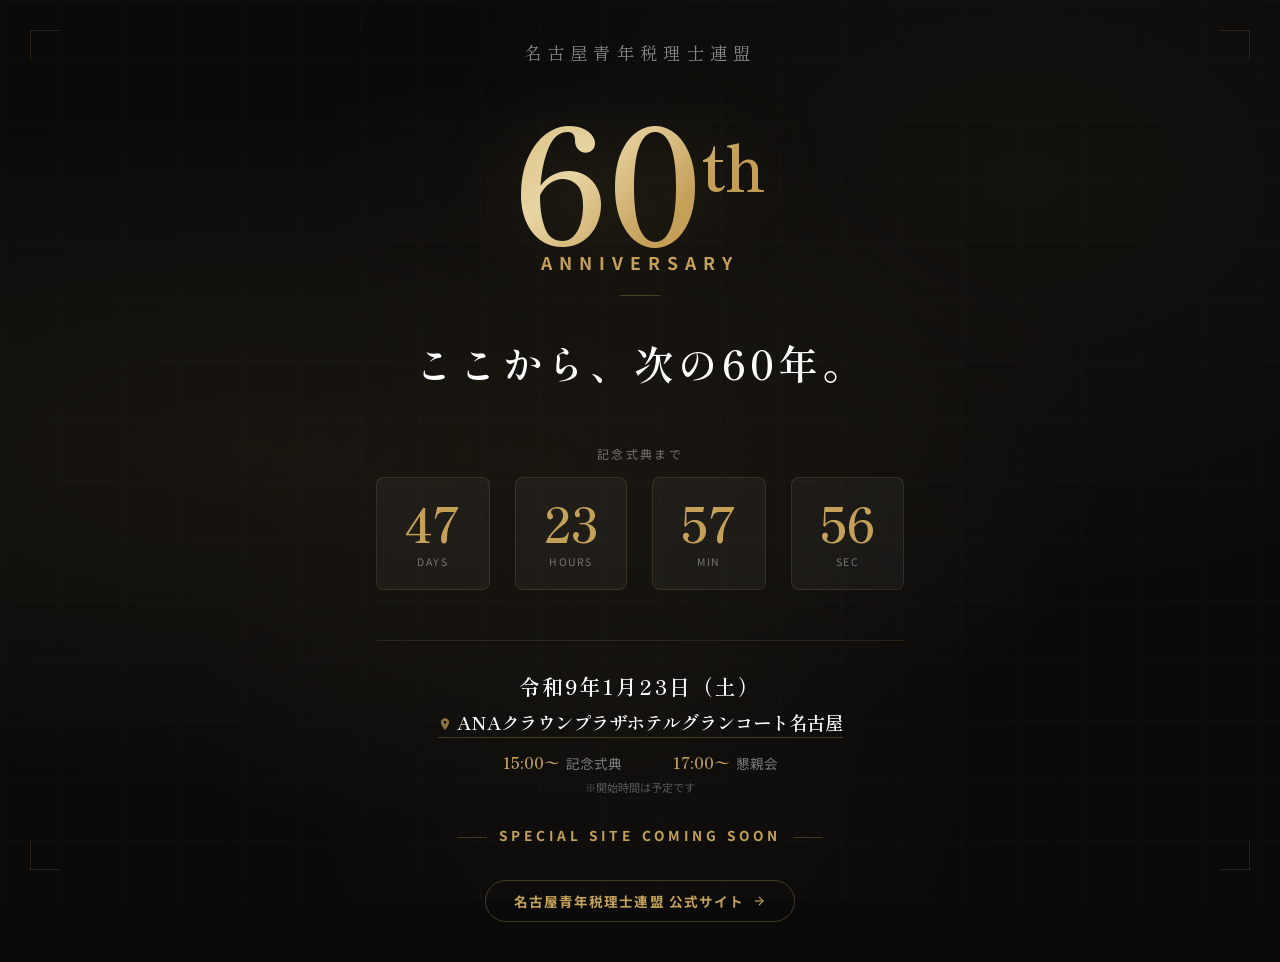
==== commit 7ed678e9: "ティザーページのスクロール修正・Coming Soon強調 - overflow:hiddenを解除し、小さい画面でもスクロール可能に - min-height:100vhに変更（大画面では中央配置を" ====
--- a/index.html
+++ b/index.html
@@ -33,11 +33,11 @@
             font-family: var(--font-sans);
             background: var(--dark);
             color: #fff;
-            overflow: hidden;
-            height: 100vh;
+            min-height: 100vh;
             display: flex;
             align-items: center;
             justify-content: center;
+            overflow-x: hidden;
         }
 
         /* Background */
@@ -82,7 +82,7 @@
         .container {
             position: relative; z-index: 10;
             text-align: center;
-            padding: 20px;
+            padding: 40px 20px;
             max-width: 800px;
         }
 
@@ -281,12 +281,26 @@
         /* Coming soon */
         .coming-soon {
             margin-top: 30px;
-            font-size: 0.7rem;
-            letter-spacing: 0.35em;
-            color: rgba(197,160,89,0.4);
+            font-size: 0.85rem;
+            font-weight: 700;
+            letter-spacing: 0.3em;
+            color: var(--gold);
             text-transform: uppercase;
             opacity: 0;
-            animation: fade-in 1s 2.4s forwards;
+            animation: fade-in 1s 2.4s forwards, pulse 3s 3.4s ease-in-out infinite;
+        }
+        .coming-soon-line {
+            width: 30px; height: 1px;
+            background: var(--gold);
+            opacity: 0.3;
+            display: inline-block;
+            vertical-align: middle;
+            margin: 0 12px;
+        }
+
+        @keyframes pulse {
+            0%, 100% { opacity: 1; }
+            50% { opacity: 0.5; }
         }
 
         /* Decorative lines */
@@ -398,7 +412,7 @@
             <p class="schedule-note">※開始時間は予定です</p>
         </div>
 
-        <p class="coming-soon">Special Site Coming Soon</p>
+        <p class="coming-soon"><span class="coming-soon-line"></span>Special Site Coming Soon<span class="coming-soon-line"></span></p>
 
         <div class="footer-link">
             <a href="https://www.meiseizei.gr.jp/" target="_blank">
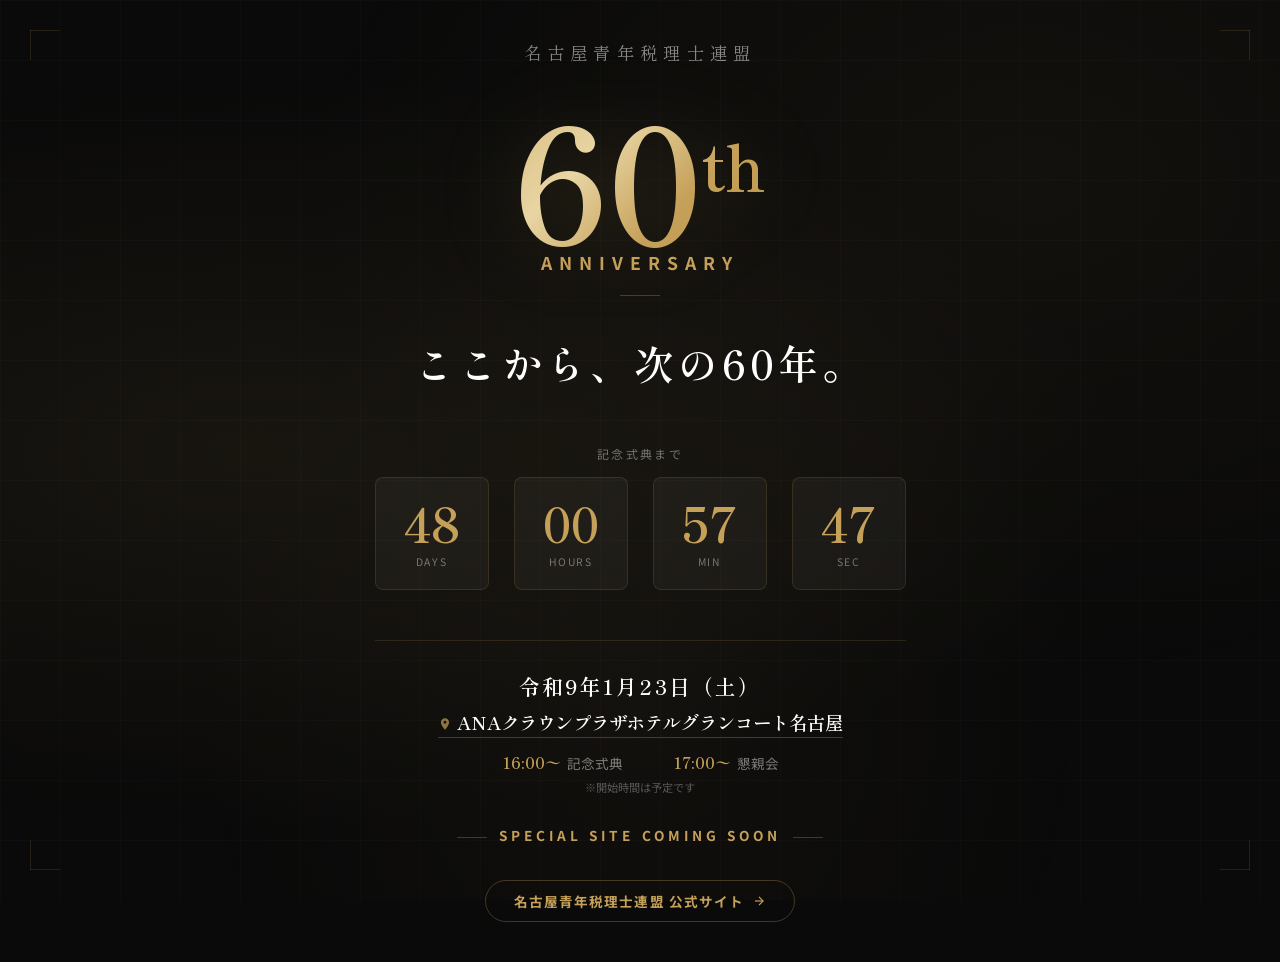
==== commit b8a6c7d8: "記念式典の開始時間を16:00に変更 - ティザーページ: スケジュール表示・カウントダウンを16:00に修正 - フルサイト: 式典開始を16:00（受付15:30〜）に修正 - CSS: deco" ====
--- a/index.html
+++ b/index.html
@@ -308,7 +308,6 @@
             width: 40px; height: 1px;
             background: var(--gold);
             margin: 0 auto 30px;
-            opacity: 0.3;
             opacity: 0;
             animation: fade-in 1s 1s forwards, line-expand 1.5s 1s forwards;
         }
@@ -406,7 +405,7 @@
                 </a>
             </p>
             <div class="schedule">
-                <div class="schedule-item"><span class="schedule-time">15:00〜</span>記念式典</div>
+                <div class="schedule-item"><span class="schedule-time">16:00〜</span>記念式典</div>
                 <div class="schedule-item"><span class="schedule-time">17:00〜</span>懇親会</div>
             </div>
             <p class="schedule-note">※開始時間は予定です</p>
@@ -423,8 +422,8 @@
     </div>
 
     <script>
-        // Countdown Timer — Target: 2027-01-23 15:00 JST
-        const target = new Date('2027-01-23T15:00:00+09:00').getTime();
+        // Countdown Timer — Target: 2027-01-23 16:00 JST
+        const target = new Date('2027-01-23T16:00:00+09:00').getTime();
 
         function updateCountdown() {
             const now = Date.now();
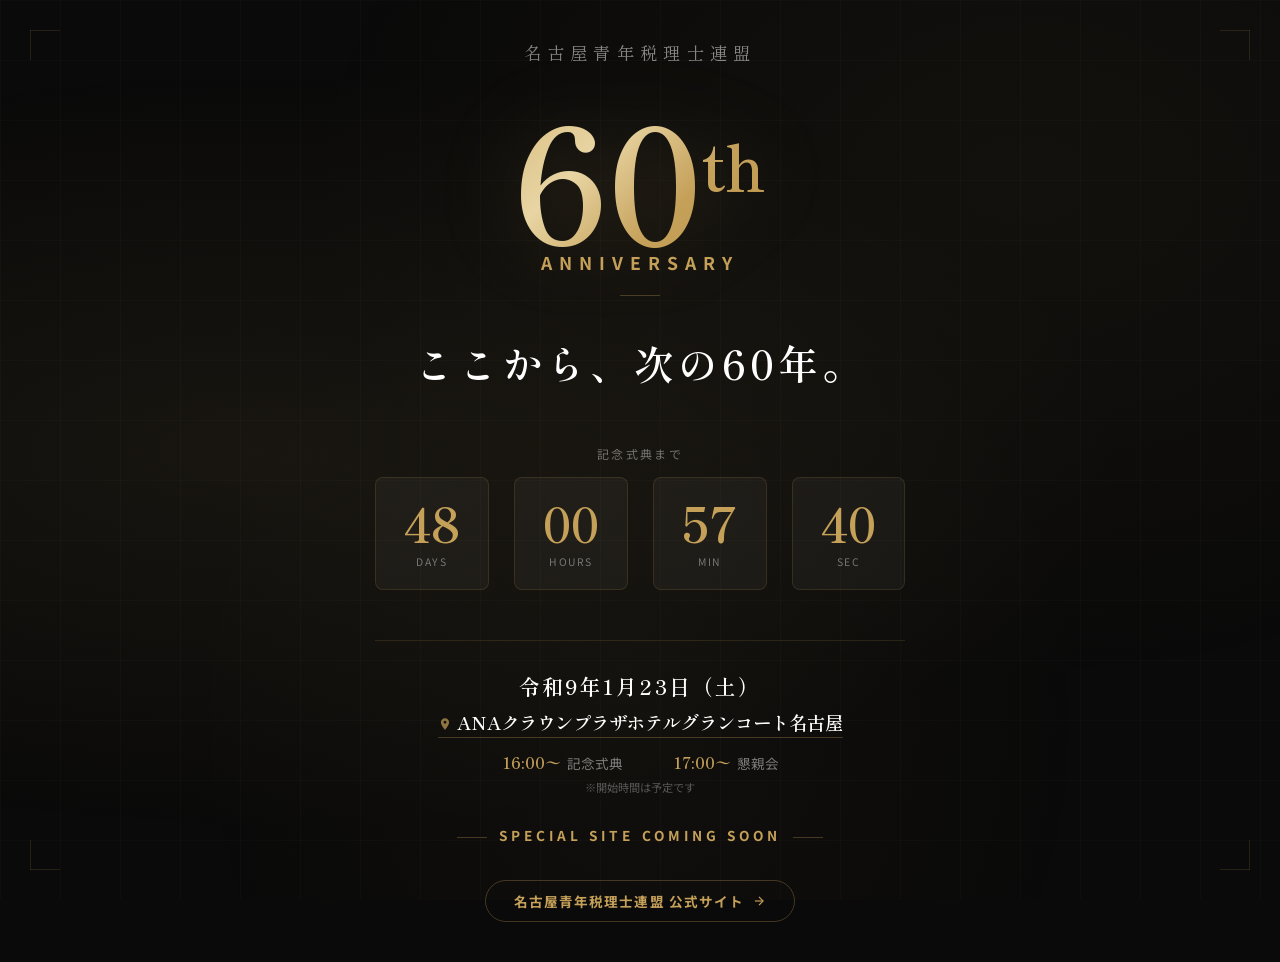
==== commit 5b8901e4: "サイトURLを60th.rta.nagoyaに変更・フライヤー追加 - 全ページのOGP URLをhttps://60th.rta.nagoya/に統一 - QRコードを新URLで再生成 - A4印刷" ====
--- a/index.html
+++ b/index.html
@@ -7,8 +7,8 @@
     <meta name="description" content="名古屋青年税理士連盟は創立60周年を迎えます。記念式典は令和9年1月23日（土）ANAクラウンプラザホテルグランコート名古屋にて開催。">
     <meta property="og:title" content="名古屋青年税理士連盟 創立60周年記念特設サイト">
     <meta property="og:type" content="website">
-    <meta property="og:url" content="https://www.meiseizei.gr.jp/60th/">
-    <meta property="og:image" content="https://www.meiseizei.gr.jp/60th/images/og-image.jpg">
+    <meta property="og:url" content="https://60th.rta.nagoya/">
+    <meta property="og:image" content="https://60th.rta.nagoya/images/og-image.jpg">
     <meta property="og:description" content="信頼の60年、未来へ。名古屋青年税理士連盟創立60周年記念特設サイトです。">
     <meta property="og:site_name" content="名古屋青年税理士連盟">
     <meta property="og:locale" content="ja_JP">
